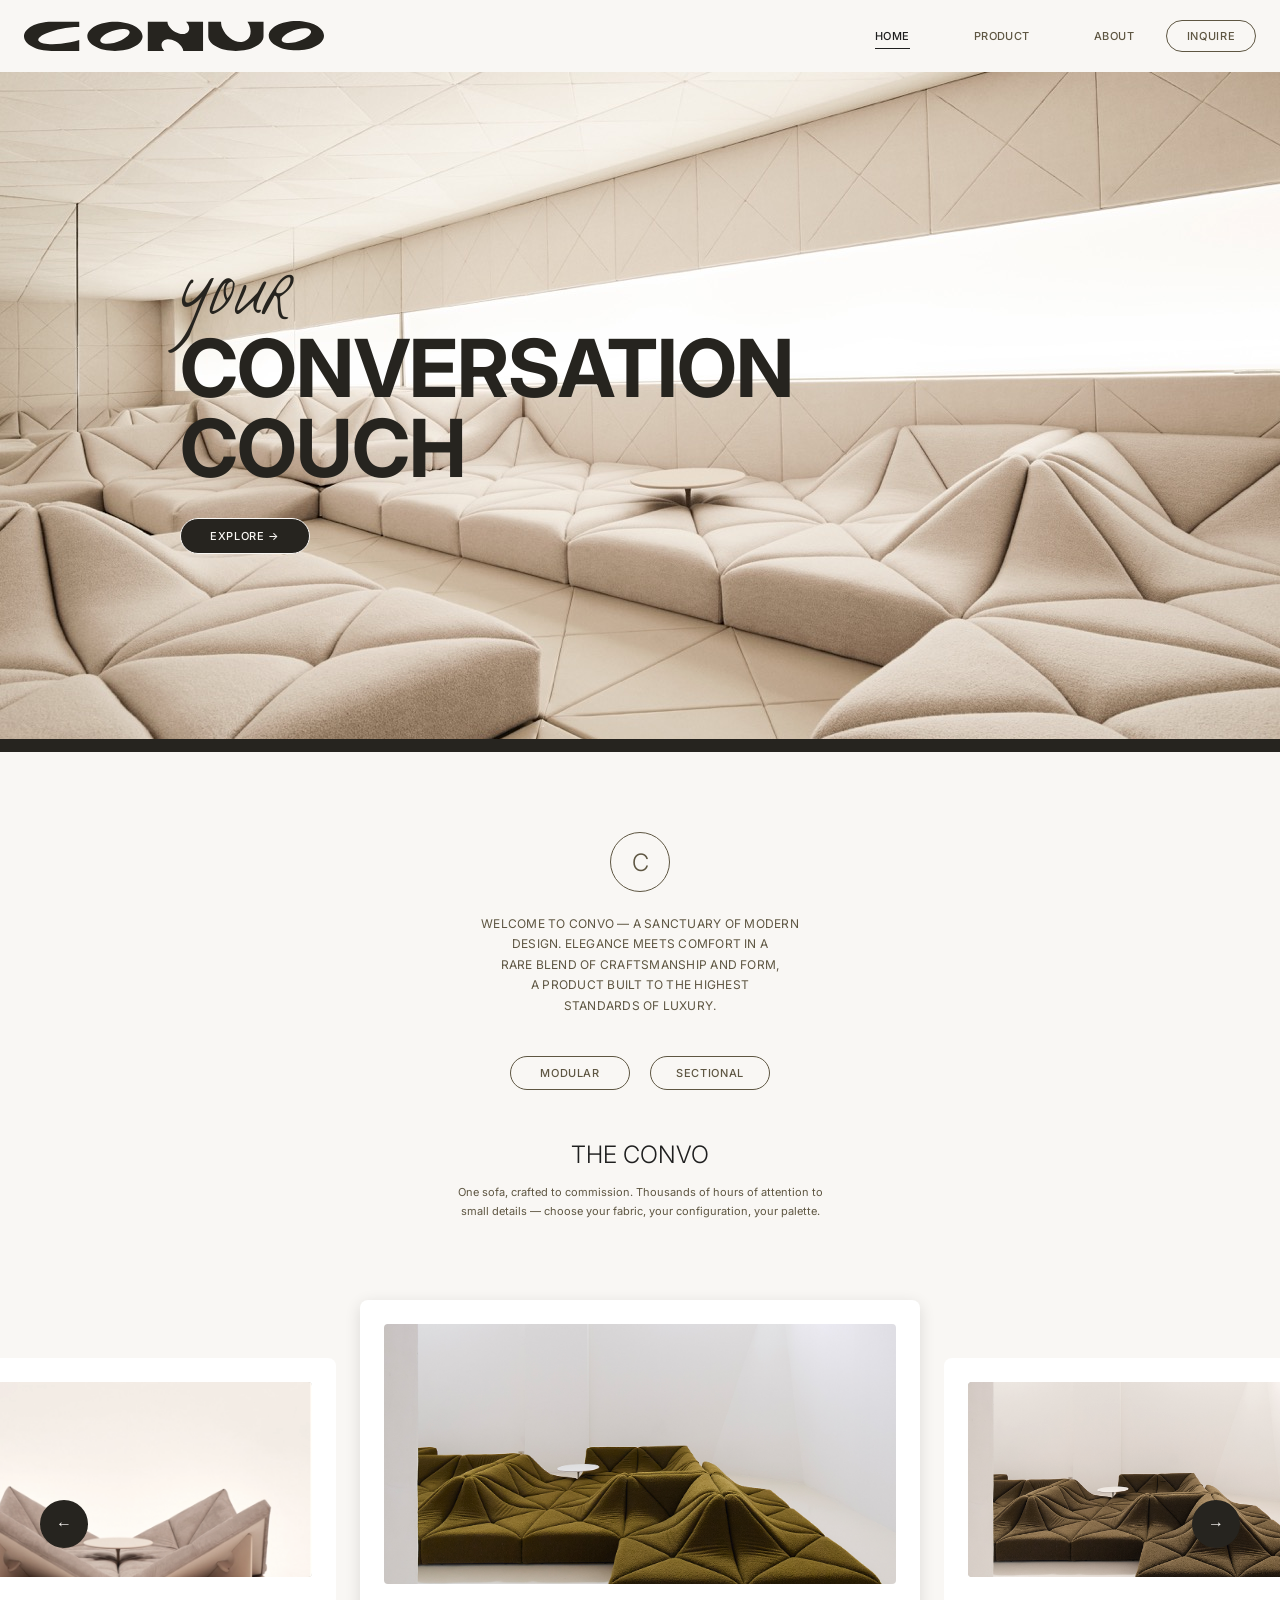
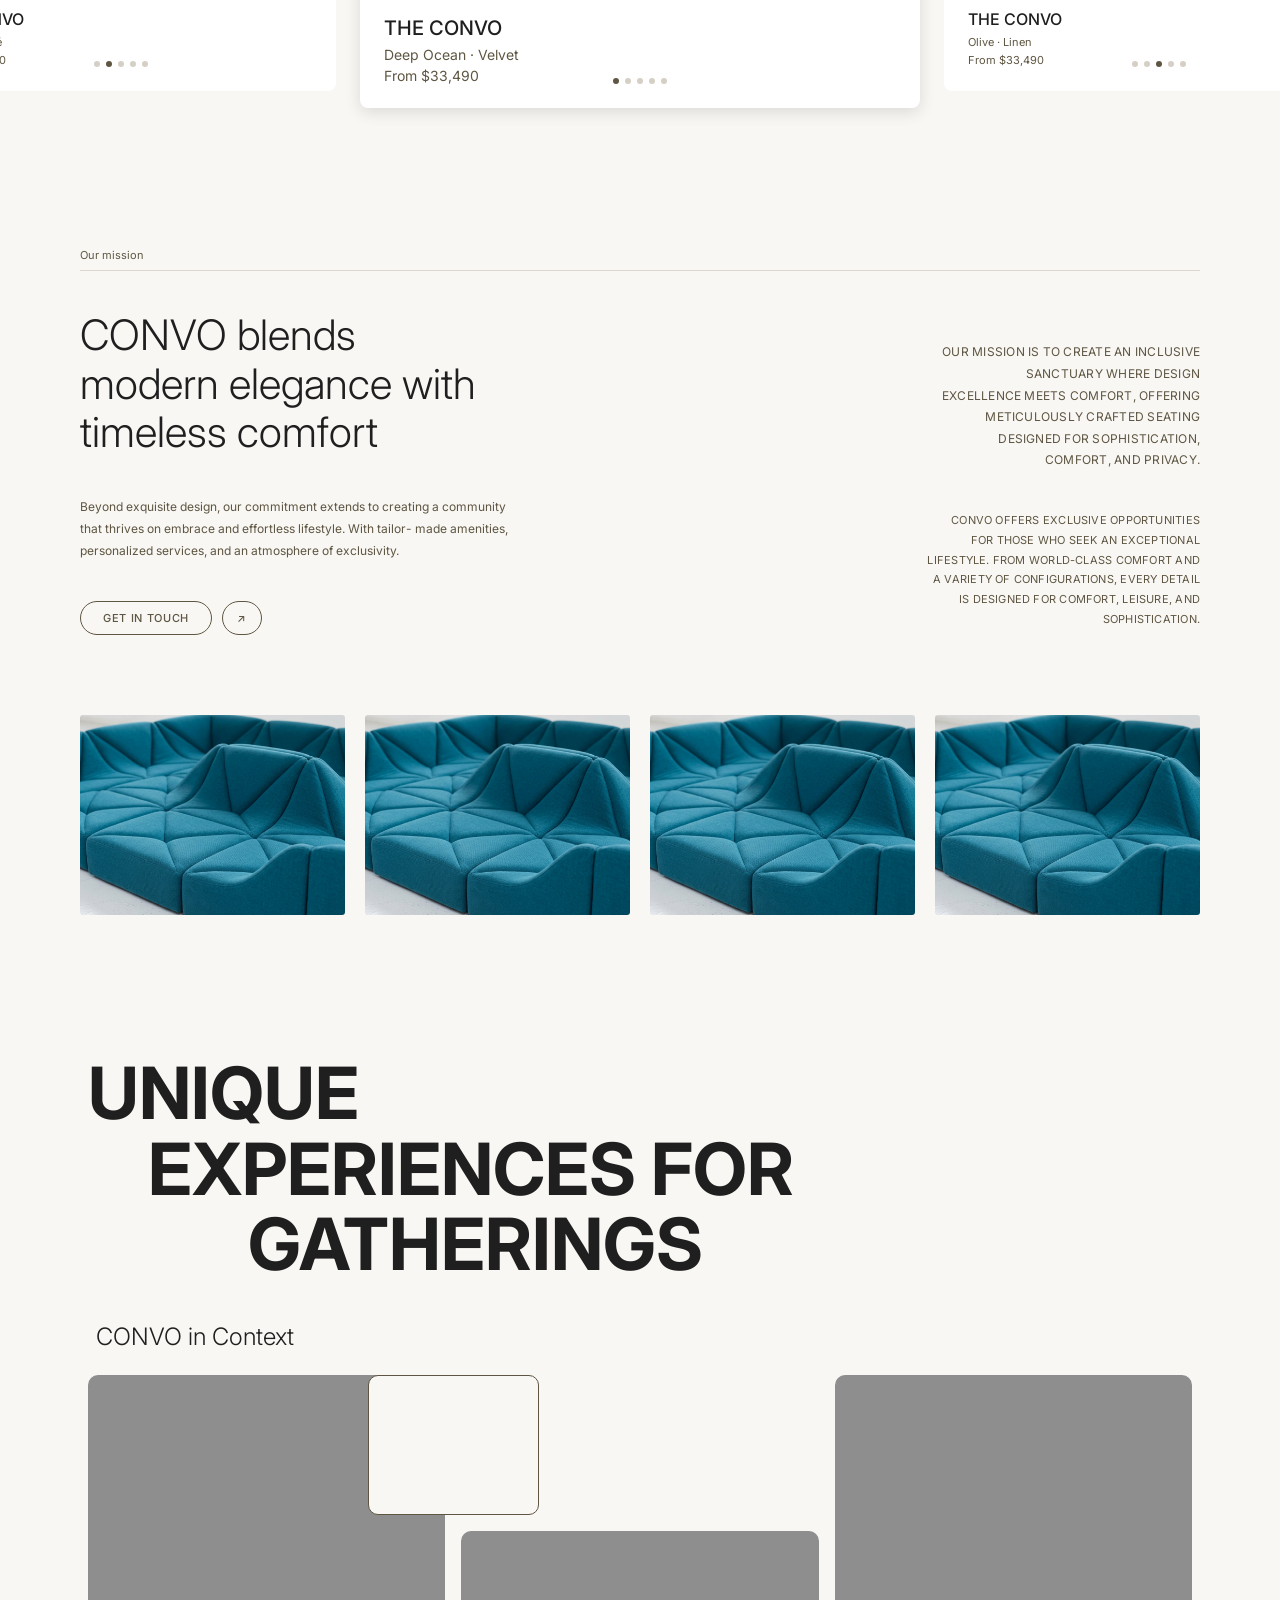
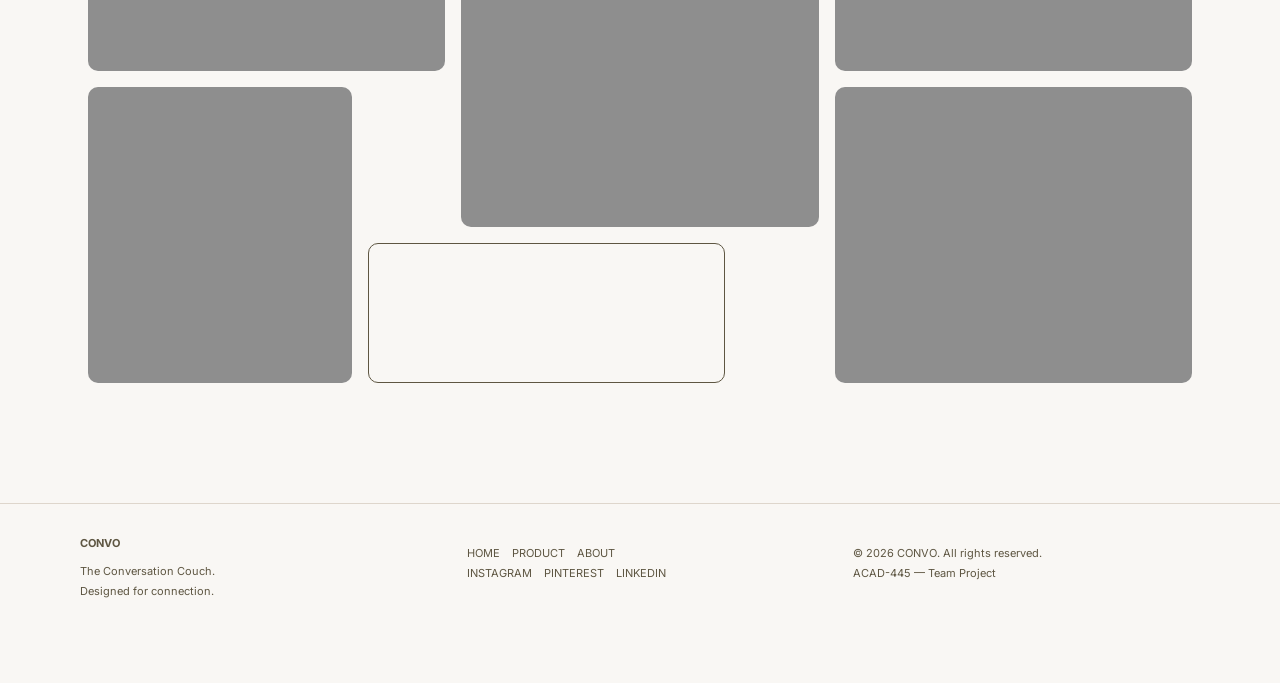
==== index.html @ 3b3cce74 "v1 of Convo website Version 1 of convo couch website. Currently using place holder images and 3d mod" ====
<!DOCTYPE html>
<html lang="en">
  <head>
    <meta charset="UTF-8" />
    <meta name="viewport" content="width=device-width, initial-scale=1.0" />
    <title>CONVO — The Conversation Couch</title>
    <link rel="preconnect" href="https://fonts.googleapis.com" />
    <link rel="preconnect" href="https://fonts.gstatic.com" crossorigin />
    <link
      href="https://fonts.googleapis.com/css2?family=Inter:wght@300;400;500;700&family=La+Belle+Aurore&display=swap"
      rel="stylesheet"
    />
    <link rel="stylesheet" href="main.css" />
  </head>
  <body>
    <!-- NAV -->
    <nav class="nav">
      <div class="nav__inner">
        <a class="nav__logo" href="index.html">
          <img src="assets/logo.svg" alt="CONVO" />
        </a>
        <ul class="nav__links">
          <li><a href="index.html" class="is-active">HOME</a></li>
          <li><a href="product.html">PRODUCT</a></li>
          <li><a href="about.html">ABOUT</a></li>
        </ul>
        <a class="btn btn--pill nav__cta" href="contact.html">INQUIRE</a>
      </div>
    </nav>

    <!-- HERO -->
    <header class="hero">
      <img class="hero__bg" src="assets/image9.png" alt="" />
      <div class="hero__content">
        <p class="hero__eyebrow">YOUR</p>
        <h1 class="hero__title">CONVERSATION<br />COUCH</h1>
        <a class="btn btn--dark" href="product.html">EXPLORE →</a>
      </div>
      <div class="hero__divider"></div>
    </header>

    <!-- INTRO -->
    <section class="intro">
      <div class="intro__mark">C</div>
      <p class="intro__copy">
        WELCOME TO CONVO — A SANCTUARY OF MODERN<br />
        DESIGN. ELEGANCE MEETS COMFORT IN A<br />
        RARE BLEND OF CRAFTSMANSHIP AND FORM,<br />
        A PRODUCT BUILT TO THE HIGHEST<br />
        STANDARDS OF LUXURY.
      </p>
      <div class="intro__tags">
        <span class="pill">MODULAR</span>
        <span class="pill">SECTIONAL</span>
      </div>
      <h2 class="intro__heading">THE CONVO</h2>
      <p class="intro__sub">
        One sofa, crafted to commission. Thousands of hours of attention to<br />
        small details — choose your fabric, your configuration, your palette.
      </p>
    </section>

    <!-- PRODUCT CAROUSEL -->
    <section class="carousel">
      <button class="carousel__arrow carousel__arrow--left" aria-label="Previous">←</button>
      <div class="carousel__track">
        <article class="card card--side">
          <a href="product.html" class="card__link">
            <div class="card__image card__image--tan">
              <img src="assets/rectangle.png" alt="The Convo in Sand bouclé" />
            </div>
            <h3 class="card__title">THE CONVO</h3>
            <p class="card__meta">Sand · Bouclé</p>
            <p class="card__meta">From $33,490</p>
          </a>
          <div class="card__dots">
            <span class="dot"></span><span class="dot dot--active"></span><span class="dot"></span><span class="dot"></span><span class="dot"></span>
          </div>
        </article>

        <article class="card card--main">
          <a href="product.html" class="card__link">
            <div class="card__image">
              <img src="assets/image8.png" alt="The Convo in Deep Ocean velvet" />
            </div>
            <h3 class="card__title">THE CONVO</h3>
            <p class="card__meta">Deep Ocean · Velvet</p>
            <p class="card__meta">From $33,490</p>
          </a>
          <div class="card__dots">
            <span class="dot dot--active"></span><span class="dot"></span><span class="dot"></span><span class="dot"></span><span class="dot"></span>
          </div>
        </article>

        <article class="card card--side">
          <a href="product.html" class="card__link">
            <div class="card__image card__image--tan">
              <img src="assets/image8.png" alt="The Convo in Olive linen" />
            </div>
            <h3 class="card__title">THE CONVO</h3>
            <p class="card__meta">Olive · Linen</p>
            <p class="card__meta">From $33,490</p>
          </a>
          <div class="card__dots">
            <span class="dot"></span><span class="dot"></span><span class="dot dot--active"></span><span class="dot"></span><span class="dot"></span>
          </div>
        </article>
      </div>
      <button class="carousel__arrow carousel__arrow--right" aria-label="Next">→</button>
    </section>

    <!-- MISSION -->
    <section class="mission" id="mission">
      <p class="mission__eyebrow">Our mission</p>
      <div class="mission__rule"></div>
      <div class="mission__grid">
        <div class="mission__left">
          <h2 class="mission__title">
            CONVO blends<br />
            modern elegance with<br />
            timeless comfort
          </h2>
          <p class="mission__body">
            Beyond exquisite design, our commitment extends to creating a
            community that thrives on embrace and effortless lifestyle. With tailor-
            made amenities, personalized services, and an atmosphere of
            exclusivity.
          </p>
          <div class="mission__actions">
            <a class="btn btn--pill" href="contact.html">GET IN TOUCH</a>
            <a class="btn btn--pill btn--icon" href="contact.html">↗</a>
          </div>
        </div>
        <div class="mission__right">
          <p class="mission__quote">
            OUR MISSION IS TO CREATE AN INCLUSIVE<br />
            SANCTUARY WHERE DESIGN<br />
            EXCELLENCE MEETS COMFORT, OFFERING<br />
            METICULOUSLY CRAFTED SEATING<br />
            DESIGNED FOR SOPHISTICATION,<br />
            COMFORT, AND PRIVACY.
          </p>
          <p class="mission__quote mission__quote--small">
            CONVO OFFERS EXCLUSIVE OPPORTUNITIES<br />
            FOR THOSE WHO SEEK AN EXCEPTIONAL<br />
            LIFESTYLE. FROM WORLD-CLASS COMFORT AND<br />
            A VARIETY OF CONFIGURATIONS, EVERY DETAIL<br />
            IS DESIGNED FOR COMFORT, LEISURE, AND<br />
            SOPHISTICATION.
          </p>
        </div>
      </div>

      <!-- THUMB STRIP -->
      <div class="thumbs">
        <div class="thumb"><img src="assets/image1.png" alt="" /></div>
        <div class="thumb"><img src="assets/image1.png" alt="" /></div>
        <div class="thumb"><img src="assets/image1.png" alt="" /></div>
        <div class="thumb"><img src="assets/image1.png" alt="" /></div>
      </div>
    </section>

    <!-- UNIQUE EXPERIENCES -->
    <section class="unique">
      <h2 class="unique__title">
        <span class="unique__line unique__line--1">UNIQUE</span>
        <span class="unique__line unique__line--2">EXPERIENCES FOR</span>
        <span class="unique__line unique__line--3">GATHERINGS</span>
      </h2>
      <p class="unique__eyebrow">CONVO in Context</p>
      <div class="unique__grid">
        <div class="tile tile--a"></div>
        <div class="tile tile--b"></div>
        <div class="tile tile--c"></div>
        <div class="tile tile--d"></div>
        <div class="tile tile--e"></div>
        <div class="tile tile--f"></div>
        <div class="tile tile--g"></div>
      </div>
    </section>

    <!-- FOOTER -->
    <footer class="footer">
      <div class="footer__col">
        <p class="footer__brand">CONVO</p>
        <p class="footer__tag">
          The Conversation Couch.<br />Designed for connection.
        </p>
      </div>
      <div class="footer__col footer__col--links">
        <p><a href="index.html">HOME</a> &nbsp;&nbsp; <a href="product.html">PRODUCT</a> &nbsp;&nbsp; <a href="about.html">ABOUT</a></p>
        <p>INSTAGRAM &nbsp;&nbsp; PINTEREST &nbsp;&nbsp; LINKEDIN</p>
      </div>
      <div class="footer__col footer__col--meta">
        <p>© 2026 CONVO. All rights reserved.</p>
        <p>ACAD-445 — Team Project</p>
      </div>
    </footer>

    <script src="main.js"></script>
  </body>
</html>
---- main.css ----
:root {
  --bg: #f9f7f4;
  --ink: #1f1f1f;
  --ink-dark: #26241f;
  --muted: #5e5642;
  --line: #ded6cc;
  --placeholder: #c7c2ba;
  --grey: #8e8e8e;
}

* {
  box-sizing: border-box;
  margin: 0;
  padding: 0;
}

html,
body {
  background: var(--bg);
  color: var(--ink);
  font-family: "Inter", system-ui, -apple-system, sans-serif;
  -webkit-font-smoothing: antialiased;
}

a {
  color: inherit;
  text-decoration: none;
}

img {
  display: block;
  max-width: 100%;
}

/* =============== NAV =============== */
.nav {
  position: sticky;
  top: 0;
  z-index: 50;
  background: var(--bg);
  height: 72px;
}
.nav__inner {
  max-width: 1440px;
  height: 100%;
  margin: 0 auto;
  padding: 0 24px;
  display: flex;
  align-items: center;
  gap: 32px;
}
.nav__logo img {
  height: 30px;
  width: auto;
}
.nav__links {
  list-style: none;
  display: flex;
  gap: 64px;
  margin-left: auto;
  font-size: 11px;
  font-weight: 500;
  color: var(--muted);
  letter-spacing: 0.04em;
}
.nav__links a:hover {
  color: var(--ink);
}

/* =============== BUTTONS =============== */
.btn {
  display: inline-flex;
  align-items: center;
  justify-content: center;
  font-size: 11px;
  font-weight: 500;
  letter-spacing: 0.06em;
  cursor: pointer;
  border: 1px solid var(--muted);
  background: var(--bg);
  color: var(--muted);
  padding: 10px 22px;
  border-radius: 999px;
  transition: background 0.2s, color 0.2s;
}
.btn:hover {
  background: var(--muted);
  color: var(--bg);
}
.btn--pill {
  height: 34px;
}
.btn--dark {
  background: var(--ink-dark);
  color: var(--bg);
  border-color: var(--bg);
  height: 36px;
  min-width: 130px;
}
.btn--dark:hover {
  background: var(--muted);
  color: var(--bg);
}
.btn--icon {
  width: 40px;
  padding: 0;
}
.nav__cta {
  height: 32px;
  width: 90px;
}
.nav__cta.is-active {
  background: var(--ink-dark);
  color: var(--bg);
  border-color: var(--ink-dark);
}

/* =============== HERO =============== */
.hero {
  position: relative;
  height: 680px;
  overflow: hidden;
  border-bottom: 13px solid var(--ink-dark);
}
.hero__bg {
  position: absolute;
  inset: 0;
  width: 100%;
  height: 100%;
  object-fit: cover;
  object-position: center 60%;
  z-index: 0;
}
.hero__content {
  position: relative;
  z-index: 1;
  max-width: 1440px;
  margin: 0 auto;
  padding: 210px 180px 0;
}
.hero__eyebrow {
  font-family: "La Belle Aurore", cursive;
  font-size: 50px;
  color: var(--ink-dark);
  line-height: 1;
  margin-bottom: -4px;
}
.hero__title {
  font-size: 80px;
  font-weight: 700;
  line-height: 1;
  color: var(--ink-dark);
  letter-spacing: -0.01em;
  margin-bottom: 30px;
}

/* =============== INTRO =============== */
.intro {
  padding: 80px 20px 40px;
  text-align: center;
}
.intro__mark {
  width: 60px;
  height: 60px;
  border: 1px solid var(--muted);
  border-radius: 999px;
  margin: 0 auto 22px;
  display: flex;
  align-items: center;
  justify-content: center;
  font-family: "Inter", sans-serif;
  font-weight: 300;
  font-size: 24px;
  color: var(--muted);
}
.intro__copy {
  font-size: 12px;
  color: var(--muted);
  line-height: 1.7;
  letter-spacing: 0.02em;
  margin-bottom: 40px;
}
.intro__tags {
  display: flex;
  justify-content: center;
  gap: 20px;
  margin-bottom: 50px;
}
.pill {
  display: inline-flex;
  align-items: center;
  justify-content: center;
  min-width: 120px;
  height: 34px;
  border: 1px solid var(--muted);
  border-radius: 18px;
  font-size: 11px;
  font-weight: 500;
  color: var(--muted);
  letter-spacing: 0.06em;
}
.intro__heading {
  font-weight: 300;
  font-size: 24px;
  color: var(--ink);
  margin-bottom: 14px;
}
.intro__sub {
  font-size: 11px;
  color: var(--muted);
  line-height: 1.7;
}

/* =============== CAROUSEL =============== */
.carousel {
  position: relative;
  max-width: 1440px;
  margin: 60px auto 0;
  padding: 0 80px;
  display: flex;
  align-items: center;
  justify-content: center;
}
.carousel__track {
  display: flex;
  align-items: center;
  justify-content: center;
  gap: 24px;
  width: 100%;
}
.card {
  background: #fff;
  border-radius: 8px;
  flex-shrink: 0;
  padding: 24px;
  position: relative;
}
.card--side {
  width: 430px;
}
.card--main {
  width: 560px;
  box-shadow: 0 4px 16px rgba(0, 0, 0, 0.12);
  z-index: 2;
  transform: translateY(-20px);
}
.card__image {
  background: var(--placeholder);
  border-radius: 4px;
  overflow: hidden;
  aspect-ratio: 472 / 240;
  margin-bottom: 32px;
}
.card--main .card__image {
  aspect-ratio: 614 / 312;
}
.card__image img {
  width: 100%;
  height: 100%;
  object-fit: cover;
}
.card__image--tan img {
  filter: sepia(0.2) hue-rotate(-10deg) saturate(0.7);
}
.card__title {
  font-size: 16px;
  font-weight: 500;
  color: var(--ink);
  margin-bottom: 6px;
}
.card--main .card__title {
  font-size: 20px;
}
.card__meta {
  font-size: 11px;
  color: var(--muted);
  margin-top: 4px;
}
.card--main .card__meta {
  font-size: 14px;
}
.card__link {
  display: block;
  color: inherit;
}
.card__link:hover .card__title { color: var(--muted); }
.card__dots {
  position: absolute;
  bottom: 24px;
  left: 50%;
  transform: translateX(-50%);
  display: flex;
  gap: 6px;
}
.dot {
  width: 6px;
  height: 6px;
  border-radius: 999px;
  background: #d5cfc5;
}
.dot--active {
  background: var(--muted);
}

.carousel__arrow {
  position: absolute;
  top: 50%;
  transform: translateY(-50%);
  width: 48px;
  height: 48px;
  border-radius: 999px;
  background: var(--ink-dark);
  color: var(--bg);
  border: none;
  cursor: pointer;
  font-size: 16px;
  z-index: 5;
}
.carousel__arrow--left {
  left: 40px;
}
.carousel__arrow--right {
  right: 40px;
}
.carousel__arrow:hover {
  background: var(--muted);
}

/* =============== MISSION =============== */
.mission {
  max-width: 1440px;
  margin: 120px auto 0;
  padding: 0 80px;
}
.mission__eyebrow {
  font-size: 11px;
  color: var(--muted);
  margin-bottom: 8px;
}
.mission__rule {
  height: 1px;
  background: var(--line);
  margin-bottom: 40px;
}
.mission__grid {
  display: grid;
  grid-template-columns: 1fr 1fr;
  gap: 120px;
  align-items: start;
}
.mission__title {
  font-size: 42px;
  font-weight: 300;
  color: var(--ink);
  line-height: 1.15;
  margin-bottom: 40px;
}
.mission__body {
  font-size: 12px;
  color: var(--muted);
  line-height: 1.8;
  max-width: 450px;
  margin-bottom: 40px;
}
.mission__actions {
  display: flex;
  gap: 10px;
}
.mission__right {
  text-align: right;
  display: flex;
  flex-direction: column;
  gap: 40px;
  padding-top: 30px;
}
.mission__quote {
  font-size: 12px;
  color: var(--muted);
  line-height: 1.8;
  letter-spacing: 0.02em;
}
.mission__quote--small {
  font-size: 11px;
}

/* =============== THUMBS =============== */
.thumbs {
  display: flex;
  gap: 20px;
  justify-content: center;
  margin-top: 80px;
}
.thumb {
  width: 300px;
  height: 200px;
  border-radius: 3px;
  background: var(--placeholder);
  overflow: hidden;
}
.thumb img {
  width: 100%;
  height: 100%;
  object-fit: cover;
}

/* =============== UNIQUE =============== */
.unique {
  max-width: 1440px;
  margin: 140px auto 0;
  padding: 0 88px 120px;
}
.unique__title {
  font-size: 72px;
  font-weight: 700;
  line-height: 1.05;
  color: var(--ink);
  margin-bottom: 40px;
}
.unique__line {
  display: block;
}
.unique__line--2 {
  padding-left: 60px;
}
.unique__line--3 {
  padding-left: 160px;
}
.unique__eyebrow {
  font-size: 24px;
  font-weight: 300;
  color: var(--ink);
  margin-bottom: 24px;
  padding-left: 8px;
}
.unique__grid {
  display: grid;
  grid-template-columns: repeat(12, 1fr);
  grid-auto-rows: 140px;
  gap: 16px;
}
.tile {
  background: var(--grey);
  border-radius: 10px;
}
.tile--a {
  grid-column: 1 / span 4;
  grid-row: 1 / span 2;
}
.tile--b {
  grid-column: 5 / span 4;
  grid-row: 2 / span 2;
}
.tile--c {
  grid-column: 9 / span 4;
  grid-row: 1 / span 2;
}
.tile--d {
  grid-column: 1 / span 3;
  grid-row: 3 / span 2;
}
.tile--e {
  grid-column: 9 / span 4;
  grid-row: 3 / span 2;
}
.tile--f {
  grid-column: 4 / span 4;
  grid-row: 4 / span 1;
  background: var(--bg);
  border: 1px solid var(--muted);
}
.tile--g {
  grid-column: 4 / span 2;
  grid-row: 1 / span 1;
  background: var(--bg);
  border: 1px solid var(--muted);
}

/* =============== FOOTER =============== */
.footer {
  background: var(--bg);
  padding: 30px 80px;
  display: grid;
  grid-template-columns: 1fr 1fr 1fr;
  gap: 40px;
  min-height: 180px;
  border-top: 1px solid var(--line);
  align-items: start;
}
.footer__brand {
  font-size: 18px;
  font-weight: 700;
  color: var(--ink);
  margin-bottom: 8px;
}
.footer__tag,
.footer__col p {
  font-size: 11px;
  color: var(--muted);
  line-height: 1.8;
}
.footer__col--links {
  padding-top: 10px;
}
.footer__col--meta {
  padding-top: 10px;
  text-align: left;
}

/* =============== SHARED LINK STATES =============== */
.nav__links a.is-active {
  position: relative;
  color: var(--ink);
}
.nav__links a.is-active::after {
  content: "";
  position: absolute;
  left: 0;
  right: 0;
  bottom: -6px;
  height: 1px;
  background: var(--ink);
}

/* =============== BREADCRUMB =============== */
.breadcrumb {
  max-width: 1440px;
  margin: 0 auto;
  padding: 24px 80px 0;
  font-size: 11px;
  color: var(--muted);
  letter-spacing: 0.06em;
}
.breadcrumb a:hover { color: var(--ink); }
.breadcrumb span { margin: 0 8px; }
.breadcrumb .is-current { color: var(--ink); }

/* =============== PRODUCT PAGE =============== */
.product {
  max-width: 1440px;
  margin: 0 auto;
  padding: 40px 80px 80px;
  display: grid;
  grid-template-columns: 1.3fr 1fr;
  gap: 60px;
  align-items: start;
}
.product__gallery {
  position: sticky;
  top: 96px;
}
.product__main {
  background: var(--placeholder);
  border-radius: 8px;
  overflow: hidden;
  aspect-ratio: 4 / 3;
  margin-bottom: 16px;
}
.product__main img {
  width: 100%;
  height: 100%;
  object-fit: cover;
}
.product__thumbs {
  display: grid;
  grid-template-columns: repeat(4, 1fr);
  gap: 12px;
}
.pthumb {
  background: var(--placeholder);
  border: 2px solid transparent;
  border-radius: 6px;
  overflow: hidden;
  padding: 0;
  aspect-ratio: 1;
  cursor: pointer;
}
.pthumb img {
  width: 100%;
  height: 100%;
  object-fit: cover;
}
.pthumb.is-active {
  border-color: var(--muted);
}

.product__info {
  padding-top: 20px;
}
.product__eyebrow {
  font-size: 11px;
  letter-spacing: 0.12em;
  color: var(--muted);
  margin-bottom: 16px;
}
.product__title {
  font-size: 56px;
  font-weight: 700;
  color: var(--ink-dark);
  line-height: 1;
  margin-bottom: 8px;
}
.product__sub {
  font-size: 14px;
  color: var(--muted);
  margin-bottom: 12px;
}
.product__price {
  font-size: 20px;
  color: var(--ink);
  font-weight: 500;
  margin-bottom: 24px;
}
.product__rule {
  height: 1px;
  background: var(--line);
  margin-bottom: 28px;
}
.product__field {
  margin-bottom: 28px;
}
.product__label {
  font-size: 10px;
  letter-spacing: 0.12em;
  color: var(--muted);
  margin-bottom: 12px;
}
.product__value {
  font-size: 12px;
  color: var(--ink);
  margin-top: 10px;
}

.swatches {
  display: flex;
  gap: 10px;
}
.swatch {
  width: 30px;
  height: 30px;
  border-radius: 999px;
  border: 2px solid transparent;
  padding: 0;
  cursor: pointer;
  box-shadow: inset 0 0 0 1px rgba(0, 0, 0, 0.08);
}
.swatch.is-active {
  border-color: var(--muted);
  outline: 2px solid var(--bg);
  outline-offset: -5px;
}

.configs {
  display: flex;
  flex-wrap: wrap;
  gap: 8px;
}
.config-btn {
  padding: 8px 16px;
  border-radius: 18px;
  border: 1px solid var(--muted);
  background: var(--bg);
  color: var(--muted);
  font-size: 11px;
  font-weight: 500;
  letter-spacing: 0.06em;
  cursor: pointer;
  font-family: inherit;
}
.config-btn:hover {
  background: var(--line);
}
.config-btn.is-active {
  background: var(--ink-dark);
  color: var(--bg);
  border-color: var(--ink-dark);
}

.product__hint {
  font-size: 11px;
  color: var(--muted);
  line-height: 1.7;
  margin-bottom: 14px;
  max-width: 380px;
}
.module-custom {
  margin-top: 14px;
  padding: 16px;
  background: var(--bg);
  border: 1px solid var(--line);
  border-radius: 8px;
}
.module-custom input[type="number"] {
  display: block;
  width: 100px;
  margin: 8px 0 12px;
  padding: 8px 10px;
  font-family: inherit;
  font-size: 14px;
  color: var(--ink);
  background: #fff;
  border: 1px solid var(--muted);
  border-radius: 6px;
  outline: none;
}
.module-custom input[type="number"]:focus {
  border-color: var(--ink-dark);
}
.module-custom .product__hint {
  margin-bottom: 0;
}

.module-preview {
  display: flex;
  gap: 4px;
  margin-top: 16px;
  padding: 18px 16px;
  background: var(--bg);
  border: 1px solid var(--line);
  border-radius: 8px;
  min-height: 56px;
  align-items: flex-end;
  flex-wrap: wrap;
}
.module-unit {
  width: 28px;
  height: 32px;
  background: var(--ink-dark);
  border-radius: 8px 8px 4px 4px;
  position: relative;
}
.module-unit::before {
  content: "";
  position: absolute;
  top: 4px;
  left: 3px;
  right: 3px;
  height: 10px;
  background: var(--muted);
  border-radius: 6px 6px 2px 2px;
}

.product__cta {
  display: flex;
  gap: 10px;
  margin: 32px 0 16px;
}
.btn--wide {
  flex: 1;
  min-width: 0;
  height: 44px;
  font-size: 12px;
}
.product__note {
  font-size: 11px;
  color: var(--muted);
  line-height: 1.7;
}
#favBtn.is-faved {
  background: var(--muted);
  color: var(--bg);
}

/* =============== 3D VIEWER =============== */
.viewer3d {
  max-width: 1440px;
  margin: 0 auto;
  padding: 40px 80px 40px;
}
.viewer3d__header {
  max-width: 560px;
  margin-bottom: 24px;
}
.viewer3d__title {
  font-size: 36px;
  font-weight: 300;
  color: var(--ink);
  line-height: 1.15;
  margin: 8px 0 12px;
}
.viewer3d__body {
  font-size: 13px;
  color: var(--muted);
  line-height: 1.8;
}
.viewer3d__stage {
  width: 100%;
  height: 560px;
  background: linear-gradient(180deg, #eeeae2 0%, #dcd5c9 100%);
  border-radius: 12px;
  --poster-color: transparent;
}
.viewer3d__ar {
  position: absolute;
  bottom: 20px;
  right: 20px;
  background: var(--ink-dark);
  color: var(--bg);
  border-color: var(--ink-dark);
}
.viewer3d__stage-wrap {
  position: relative;
}
.viewer3d__controls {
  position: absolute;
  left: 20px;
  bottom: 20px;
  right: 20px;
  display: flex;
  align-items: flex-end;
  gap: 20px;
  flex-wrap: wrap;
  pointer-events: none;
}
.viewer3d__control {
  background: rgba(255, 255, 255, 0.92);
  backdrop-filter: blur(8px);
  -webkit-backdrop-filter: blur(8px);
  border-radius: 12px;
  padding: 12px 16px;
  box-shadow: 0 4px 18px rgba(0, 0, 0, 0.08);
  pointer-events: auto;
}
.viewer3d__control-label {
  font-size: 9px;
  letter-spacing: 0.14em;
  color: var(--muted);
  margin-bottom: 8px;
}
.viewer3d__swatches {
  display: flex;
  gap: 8px;
}
.swatch-3d {
  width: 24px;
  height: 24px;
  border-radius: 999px;
  border: 2px solid transparent;
  padding: 0;
  cursor: pointer;
  box-shadow: inset 0 0 0 1px rgba(0, 0, 0, 0.12);
  transition: transform 0.15s;
}
.swatch-3d:hover { transform: scale(1.08); }
.swatch-3d.is-active {
  border-color: var(--ink-dark);
  outline: 2px solid #fff;
  outline-offset: -5px;
}
.viewer3d__fabrics {
  display: flex;
  gap: 6px;
  flex-wrap: wrap;
}
.chip-3d {
  padding: 6px 12px;
  border-radius: 999px;
  border: 1px solid var(--muted);
  background: transparent;
  color: var(--muted);
  font-family: inherit;
  font-size: 10px;
  font-weight: 500;
  letter-spacing: 0.08em;
  cursor: pointer;
  transition: background 0.15s, color 0.15s;
}
.chip-3d:hover { background: var(--line); }
.chip-3d.is-active {
  background: var(--ink-dark);
  color: var(--bg);
  border-color: var(--ink-dark);
}
.chip-3d--reset {
  pointer-events: auto;
  background: rgba(255, 255, 255, 0.92);
  backdrop-filter: blur(8px);
  -webkit-backdrop-filter: blur(8px);
  margin-left: auto;
  box-shadow: 0 4px 18px rgba(0, 0, 0, 0.08);
  border: none;
  color: var(--ink-dark);
  padding: 10px 16px;
}
.chip-3d--reset:hover {
  background: #fff;
}

@media (max-width: 720px) {
  .viewer3d__controls {
    position: static;
    margin-top: 12px;
    flex-direction: column;
    align-items: stretch;
  }
  .chip-3d--reset { margin-left: 0; align-self: flex-start; }
}
.viewer3d__poster {
  width: 100%;
  height: 100%;
  display: flex;
  align-items: center;
  justify-content: center;
  font-size: 12px;
  letter-spacing: 0.1em;
  color: var(--muted);
  text-transform: uppercase;
}

@media (max-width: 1100px) {
  .viewer3d { padding: 24px; }
  .viewer3d__stage { height: 380px; }
}

/* =============== DETAILS =============== */
.details {
  max-width: 1440px;
  margin: 0 auto;
  padding: 80px 80px 40px;
}
.details__header { margin-bottom: 60px; }
.details__eyebrow {
  font-size: 11px;
  color: var(--muted);
  margin-bottom: 8px;
}
.details__grid {
  display: grid;
  grid-template-columns: 1fr 1fr;
  gap: 100px;
  align-items: start;
}
.details__title {
  font-size: 36px;
  font-weight: 300;
  color: var(--ink);
  line-height: 1.15;
  margin-bottom: 24px;
}
.details__body {
  font-size: 13px;
  color: var(--muted);
  line-height: 1.8;
  margin-bottom: 16px;
  max-width: 480px;
}
.specs__row {
  display: grid;
  grid-template-columns: 160px 1fr;
  gap: 24px;
  padding: 16px 0;
  border-top: 1px solid var(--line);
  font-size: 12px;
}
.specs__row:last-child { border-bottom: 1px solid var(--line); }
.specs__row dt {
  color: var(--muted);
  letter-spacing: 0.06em;
  text-transform: uppercase;
  font-size: 10px;
}
.specs__row dd {
  color: var(--ink);
}

/* =============== FEATURES =============== */
.features {
  max-width: 1440px;
  margin: 0 auto;
  padding: 60px 80px 100px;
  display: grid;
  grid-template-columns: repeat(3, 1fr);
  gap: 60px;
}
.feature__num {
  font-family: "La Belle Aurore", cursive;
  font-size: 32px;
  color: var(--muted);
  margin-bottom: 12px;
}
.feature__title {
  font-size: 18px;
  font-weight: 500;
  color: var(--ink);
  margin-bottom: 12px;
}
.feature__body {
  font-size: 12px;
  color: var(--muted);
  line-height: 1.8;
}

/* =============== CLOSING CTA =============== */
.closing {
  background: var(--ink-dark);
  color: var(--bg);
  padding: 100px 80px;
  display: flex;
  align-items: center;
  justify-content: space-between;
  gap: 40px;
  flex-wrap: wrap;
}
.closing__title {
  font-size: 48px;
  font-weight: 300;
  line-height: 1.1;
  color: var(--bg);
}
.closing__actions {
  display: flex;
  gap: 10px;
}
.closing .btn {
  background: transparent;
  color: var(--bg);
  border-color: var(--bg);
}
.closing .btn:hover {
  background: var(--bg);
  color: var(--ink-dark);
}

/* =============== ABOUT PAGE =============== */
.about-hero {
  max-width: 1440px;
  margin: 0 auto;
  padding: 80px 80px 40px;
  display: grid;
  grid-template-columns: 1fr 1fr;
  gap: 80px;
  align-items: center;
}
.about-hero__title {
  font-size: 120px;
  font-weight: 700;
  line-height: 0.95;
  color: var(--ink-dark);
  margin: 0 0 28px;
  letter-spacing: -0.02em;
}
.about-hero__lede {
  font-size: 14px;
  color: var(--muted);
  line-height: 1.8;
  max-width: 440px;
}
.about-hero__image {
  aspect-ratio: 4 / 5;
  background: var(--placeholder);
  border-radius: 8px;
  overflow: hidden;
}
.about-hero__image img {
  width: 100%;
  height: 100%;
  object-fit: cover;
}

.pillars {
  max-width: 1440px;
  margin: 0 auto;
  padding: 80px 80px 40px;
}
.pillars__grid {
  display: grid;
  grid-template-columns: repeat(3, 1fr);
  gap: 60px;
  margin-top: 40px;
}
.pillar__title {
  font-size: 18px;
  font-weight: 500;
  color: var(--ink);
  margin-bottom: 12px;
}
.pillar__body {
  font-size: 12px;
  color: var(--muted);
  line-height: 1.8;
}

.manifesto {
  max-width: 900px;
  margin: 80px auto;
  padding: 0 40px;
  text-align: center;
}
.manifesto__mark {
  font-family: "La Belle Aurore", cursive;
  font-size: 96px;
  line-height: 0.5;
  color: var(--muted);
  margin-bottom: 12px;
}
.manifesto__body {
  font-size: 28px;
  font-weight: 300;
  color: var(--ink);
  line-height: 1.45;
  margin-bottom: 16px;
}
.manifesto__attrib {
  font-size: 11px;
  color: var(--muted);
  letter-spacing: 0.1em;
}

.team {
  max-width: 1440px;
  margin: 0 auto;
  padding: 80px 80px;
}
.team--alt {
  background: #fff;
  max-width: none;
  padding-left: calc((100vw - 1280px) / 2);
  padding-right: calc((100vw - 1280px) / 2);
}
.team__header {
  margin-bottom: 48px;
  max-width: 640px;
}
.team__title {
  font-size: 42px;
  font-weight: 300;
  color: var(--ink);
  line-height: 1.15;
  margin: 8px 0 16px;
}
.team__lede {
  font-size: 13px;
  color: var(--muted);
  line-height: 1.8;
  margin-bottom: 32px;
  max-width: 520px;
}
.team__grid {
  display: grid;
  grid-template-columns: repeat(5, 1fr);
  gap: 24px;
}
.member {
  display: flex;
  flex-direction: column;
}
.member__photo {
  aspect-ratio: 3 / 4;
  background: var(--placeholder);
  border-radius: 6px;
  margin-bottom: 16px;
}
.member__name {
  font-size: 15px;
  font-weight: 500;
  color: var(--ink);
  margin-bottom: 4px;
}
.member__role {
  font-size: 11px;
  letter-spacing: 0.08em;
  color: var(--muted);
  text-transform: uppercase;
  margin-bottom: 10px;
}
.member__bio {
  font-size: 11px;
  color: var(--muted);
  line-height: 1.7;
}

/* =============== CONTACT PAGE =============== */
.contact {
  max-width: 1440px;
  margin: 0 auto;
  padding: 80px 80px 100px;
  display: grid;
  grid-template-columns: 1fr 1fr;
  gap: 80px;
  align-items: start;
}
.contact__title {
  font-size: 64px;
  font-weight: 700;
  line-height: 1;
  color: var(--ink-dark);
  margin: 8px 0 32px;
}
.contact__body {
  font-size: 13px;
  color: var(--muted);
  line-height: 1.8;
  max-width: 440px;
  margin-bottom: 40px;
}
.contact__meta {
  list-style: none;
  border-top: 1px solid var(--line);
}
.contact__meta li {
  display: grid;
  grid-template-columns: 80px 1fr;
  gap: 20px;
  padding: 16px 0;
  border-bottom: 1px solid var(--line);
  font-size: 12px;
}
.contact__meta span {
  color: var(--muted);
  text-transform: uppercase;
  letter-spacing: 0.08em;
  font-size: 10px;
  align-self: center;
}
.contact__meta a {
  color: var(--ink);
}
.contact__meta a:hover { color: var(--muted); }

.contact__form {
  background: #fff;
  border-radius: 12px;
  padding: 40px;
  display: flex;
  flex-direction: column;
  gap: 20px;
  box-shadow: 0 4px 24px rgba(0, 0, 0, 0.04);
}
.field {
  display: flex;
  flex-direction: column;
  gap: 6px;
}
.field label {
  font-size: 10px;
  letter-spacing: 0.12em;
  color: var(--muted);
}
.field input,
.field select,
.field textarea {
  font-family: inherit;
  font-size: 13px;
  color: var(--ink);
  background: transparent;
  border: none;
  border-bottom: 1px solid var(--line);
  padding: 8px 0;
  outline: none;
  resize: none;
}
.field input:focus,
.field select:focus,
.field textarea:focus {
  border-bottom-color: var(--ink-dark);
}
.form__status {
  font-size: 12px;
  margin-top: 8px;
}
.form__status--ok { color: #2e6b3b; }
.form__status--error { color: #9b3a3a; }

@media (max-width: 1100px) {
  .hero__content { padding: 180px 40px 0; }
  .hero__title { font-size: 56px; }
  .mission__grid { grid-template-columns: 1fr; gap: 40px; }
  .mission__right { text-align: left; }
  .carousel { padding: 0 20px; }
  .card--side { display: none; }
  .unique { padding: 0 24px 80px; }
  .unique__title { font-size: 48px; }
  .unique__line--2 { padding-left: 20px; }
  .unique__line--3 { padding-left: 60px; }
  .footer { grid-template-columns: 1fr; padding: 30px 24px; }
  .product { grid-template-columns: 1fr; padding: 24px; gap: 32px; }
  .product__gallery { position: static; }
  .details { padding: 40px 24px; }
  .details__grid { grid-template-columns: 1fr; gap: 40px; }
  .features { grid-template-columns: 1fr; padding: 40px 24px; gap: 40px; }
  .closing { padding: 60px 24px; }
  .closing__title { font-size: 32px; }
  .contact { grid-template-columns: 1fr; padding: 40px 24px; gap: 40px; }
  .contact__title { font-size: 44px; }
  .breadcrumb { padding: 16px 24px 0; }
  .about-hero { grid-template-columns: 1fr; padding: 40px 24px; gap: 32px; }
  .about-hero__title { font-size: 72px; }
  .pillars { padding: 40px 24px; }
  .pillars__grid { grid-template-columns: 1fr; gap: 32px; }
  .manifesto__body { font-size: 20px; }
  .team, .team--alt { padding: 60px 24px; }
  .team__grid { grid-template-columns: repeat(2, 1fr); gap: 20px; }
  .team__title { font-size: 32px; }
}
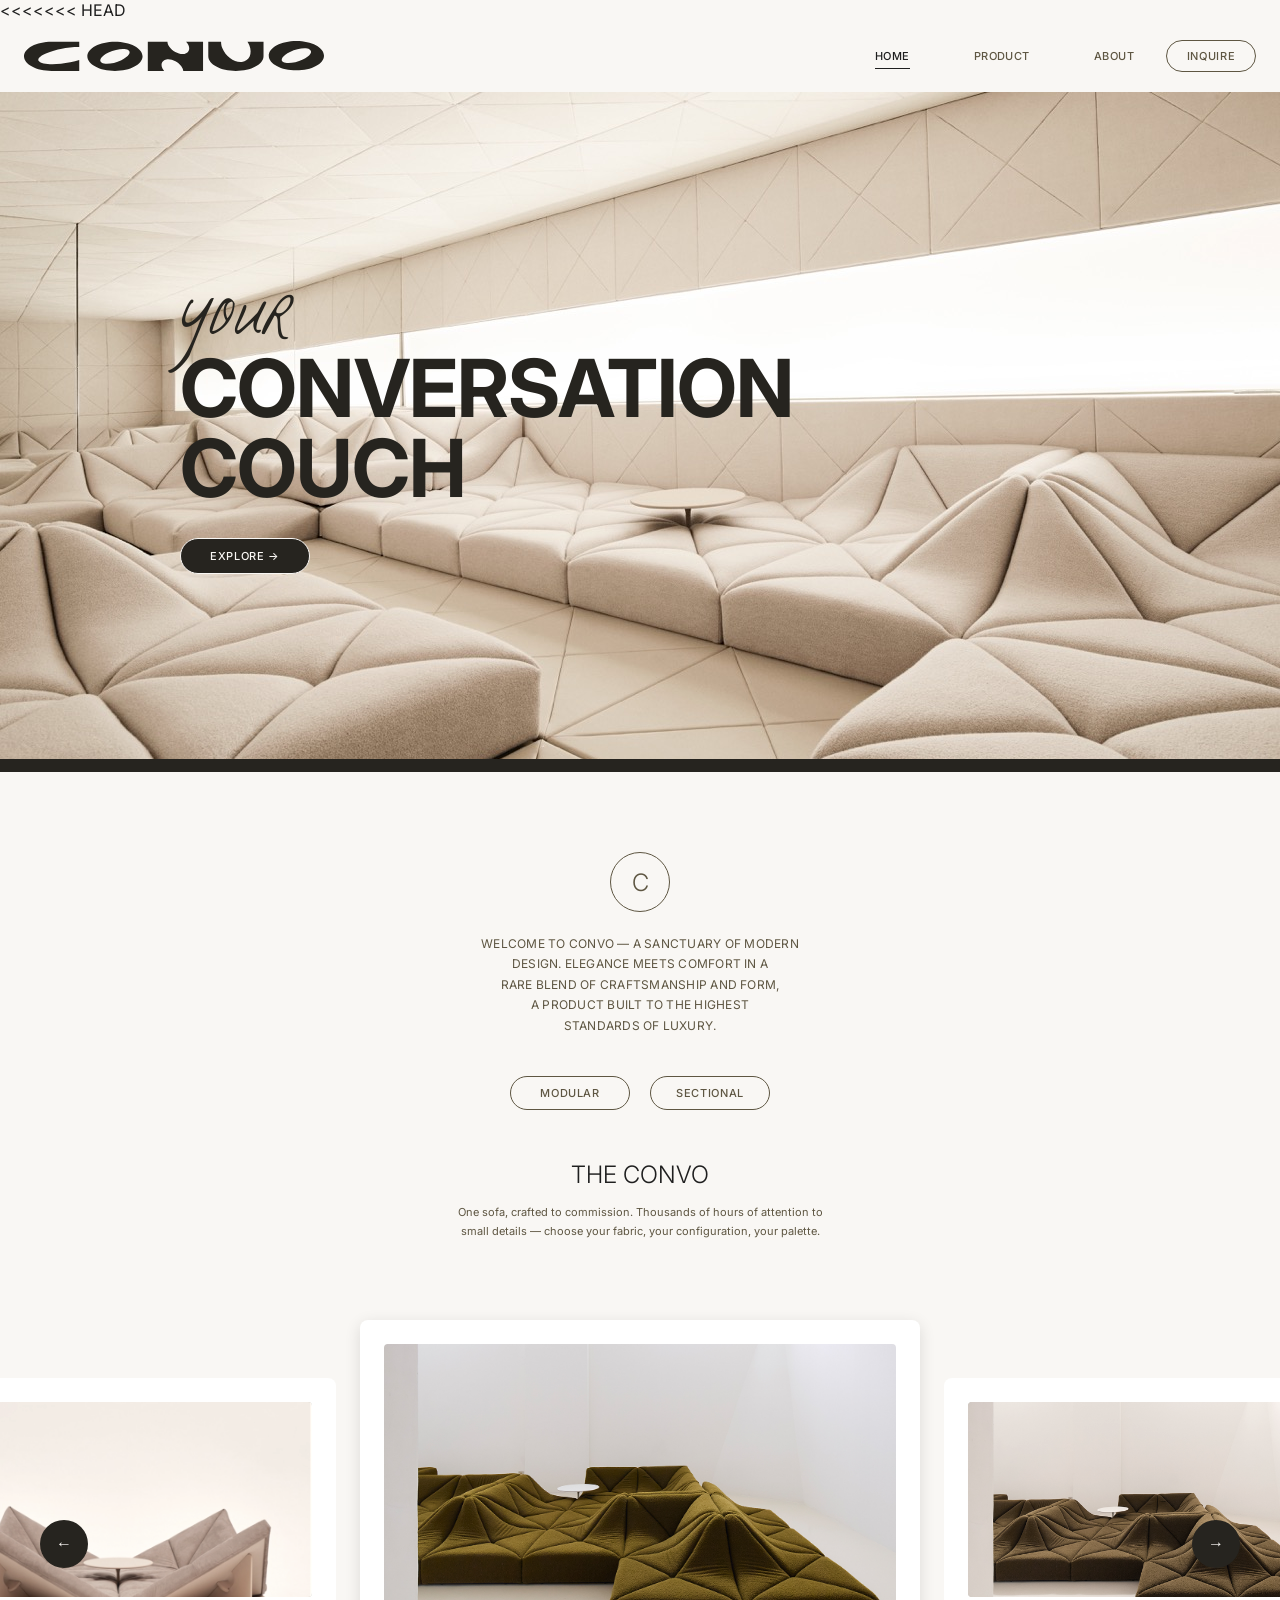
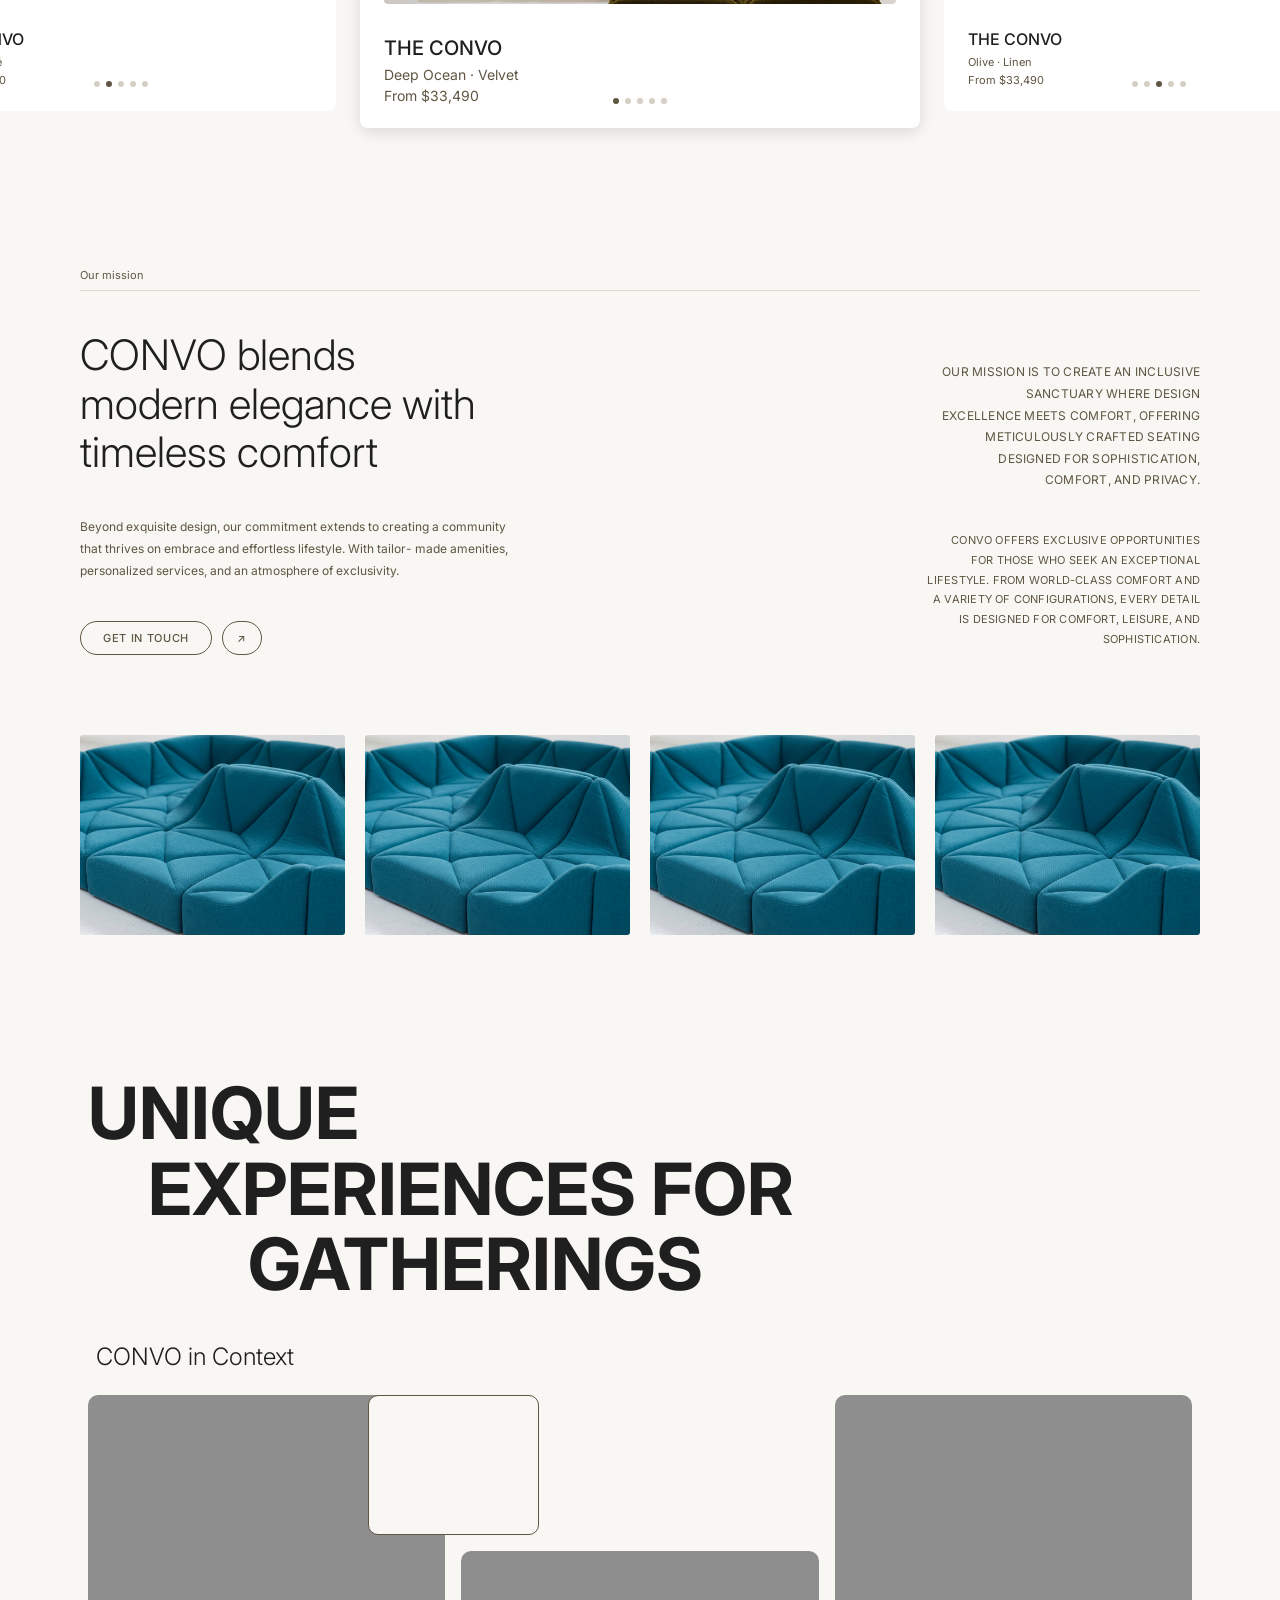
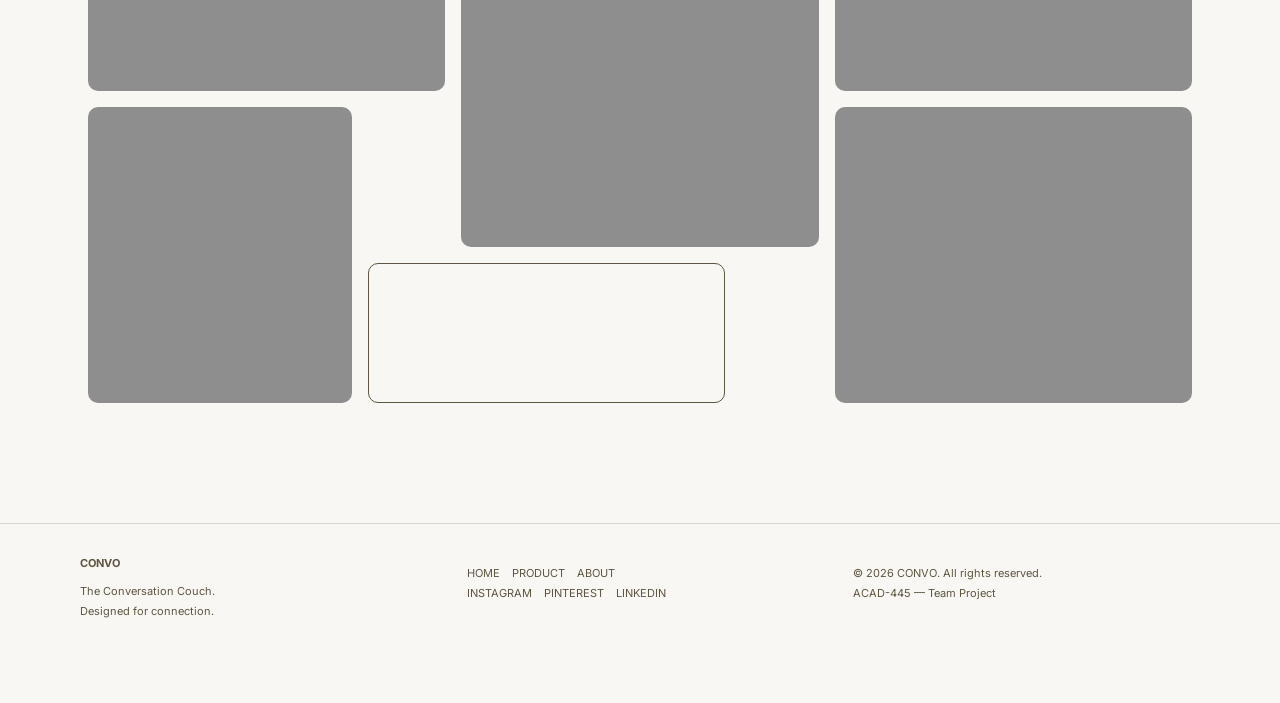
==== commit 63b81360: "Update index.html" ====
--- a/index.html
+++ b/index.html
@@ -13,6 +13,7 @@
     <link rel="stylesheet" href="main.css" />
   </head>
   <body>
+<<<<<<< HEAD
     <!-- NAV -->
     <nav class="nav">
       <div class="nav__inner">
@@ -30,7 +31,10 @@
 
     <!-- HERO -->
     <header class="hero">
-      <img class="hero__bg" src="assets/image9.png" alt="" />
+      <video class="hero__bg" autoplay muted loop playsinline poster="assets/image9.png">
+        <source src="assets/convo_hero.mov" type="video/quicktime" />
+        <img src="assets/image9.png" alt="" />
+      </video>
       <div class="hero__content">
         <p class="hero__eyebrow">YOUR</p>
         <h1 class="hero__title">CONVERSATION<br />COUCH</h1>
@@ -196,7 +200,6 @@
         <p>ACAD-445 — Team Project</p>
       </div>
     </footer>
-
     <script src="main.js"></script>
   </body>
 </html>
--- a/main.css
+++ b/main.css
@@ -130,6 +130,7 @@
   object-fit: cover;
   object-position: center 60%;
   z-index: 0;
+  pointer-events: none;
 }
 .hero__content {
   position: relative;
@@ -987,6 +988,102 @@
   font-size: 12px;
   color: var(--muted);
   line-height: 1.8;
+}
+
+/* =============== COMPETITIVE MATRIX =============== */
+.matrix {
+  max-width: 1440px;
+  margin: 0 auto;
+  padding: 80px 80px 40px;
+}
+.matrix__header {
+  margin-bottom: 40px;
+}
+.matrix__title {
+  font-size: 36px;
+  font-weight: 300;
+  color: var(--ink);
+  line-height: 1.15;
+  margin-top: 8px;
+}
+.matrix__scroll {
+  overflow-x: auto;
+  -webkit-overflow-scrolling: touch;
+}
+.matrix__table {
+  width: 100%;
+  min-width: 780px;
+  border-collapse: collapse;
+  font-size: 12px;
+}
+.matrix__table th,
+.matrix__table td {
+  padding: 14px 16px;
+  text-align: center;
+  border-bottom: 1px solid var(--line);
+  vertical-align: middle;
+}
+.matrix__table th {
+  font-size: 11px;
+  font-weight: 500;
+  letter-spacing: 0.08em;
+  color: var(--muted);
+  padding-bottom: 18px;
+  white-space: nowrap;
+}
+.matrix__feature-col {
+  width: 240px;
+}
+.matrix__feature {
+  text-align: left !important;
+  font-weight: 500;
+  color: var(--ink);
+  white-space: nowrap;
+}
+.matrix__highlight {
+  background: var(--ink-dark) !important;
+  color: var(--bg) !important;
+}
+thead .matrix__highlight {
+  font-size: 12px;
+  font-weight: 700;
+  letter-spacing: 0.06em;
+  border-radius: 8px 8px 0 0;
+}
+tbody tr:last-child .matrix__highlight {
+  border-radius: 0 0 8px 8px;
+}
+.matrix__check {
+  color: #3b8a58;
+  font-weight: 700;
+  font-size: 14px;
+}
+.matrix__highlight .matrix__check {
+  color: #7ddfaa;
+}
+.matrix__x {
+  color: #c7c2ba;
+  font-size: 14px;
+}
+.matrix__half {
+  font-size: 10px;
+  letter-spacing: 0.06em;
+  color: var(--muted);
+  text-transform: uppercase;
+}
+.matrix__highlight .matrix__half {
+  color: rgba(249, 247, 244, 0.6);
+}
+.matrix__note {
+  margin-top: 16px;
+  font-size: 10px;
+  color: var(--muted);
+  letter-spacing: 0.04em;
+}
+
+@media (max-width: 1100px) {
+  .matrix { padding: 40px 24px; }
+  .matrix__title { font-size: 28px; }
 }
 
 /* =============== CLOSING CTA =============== */
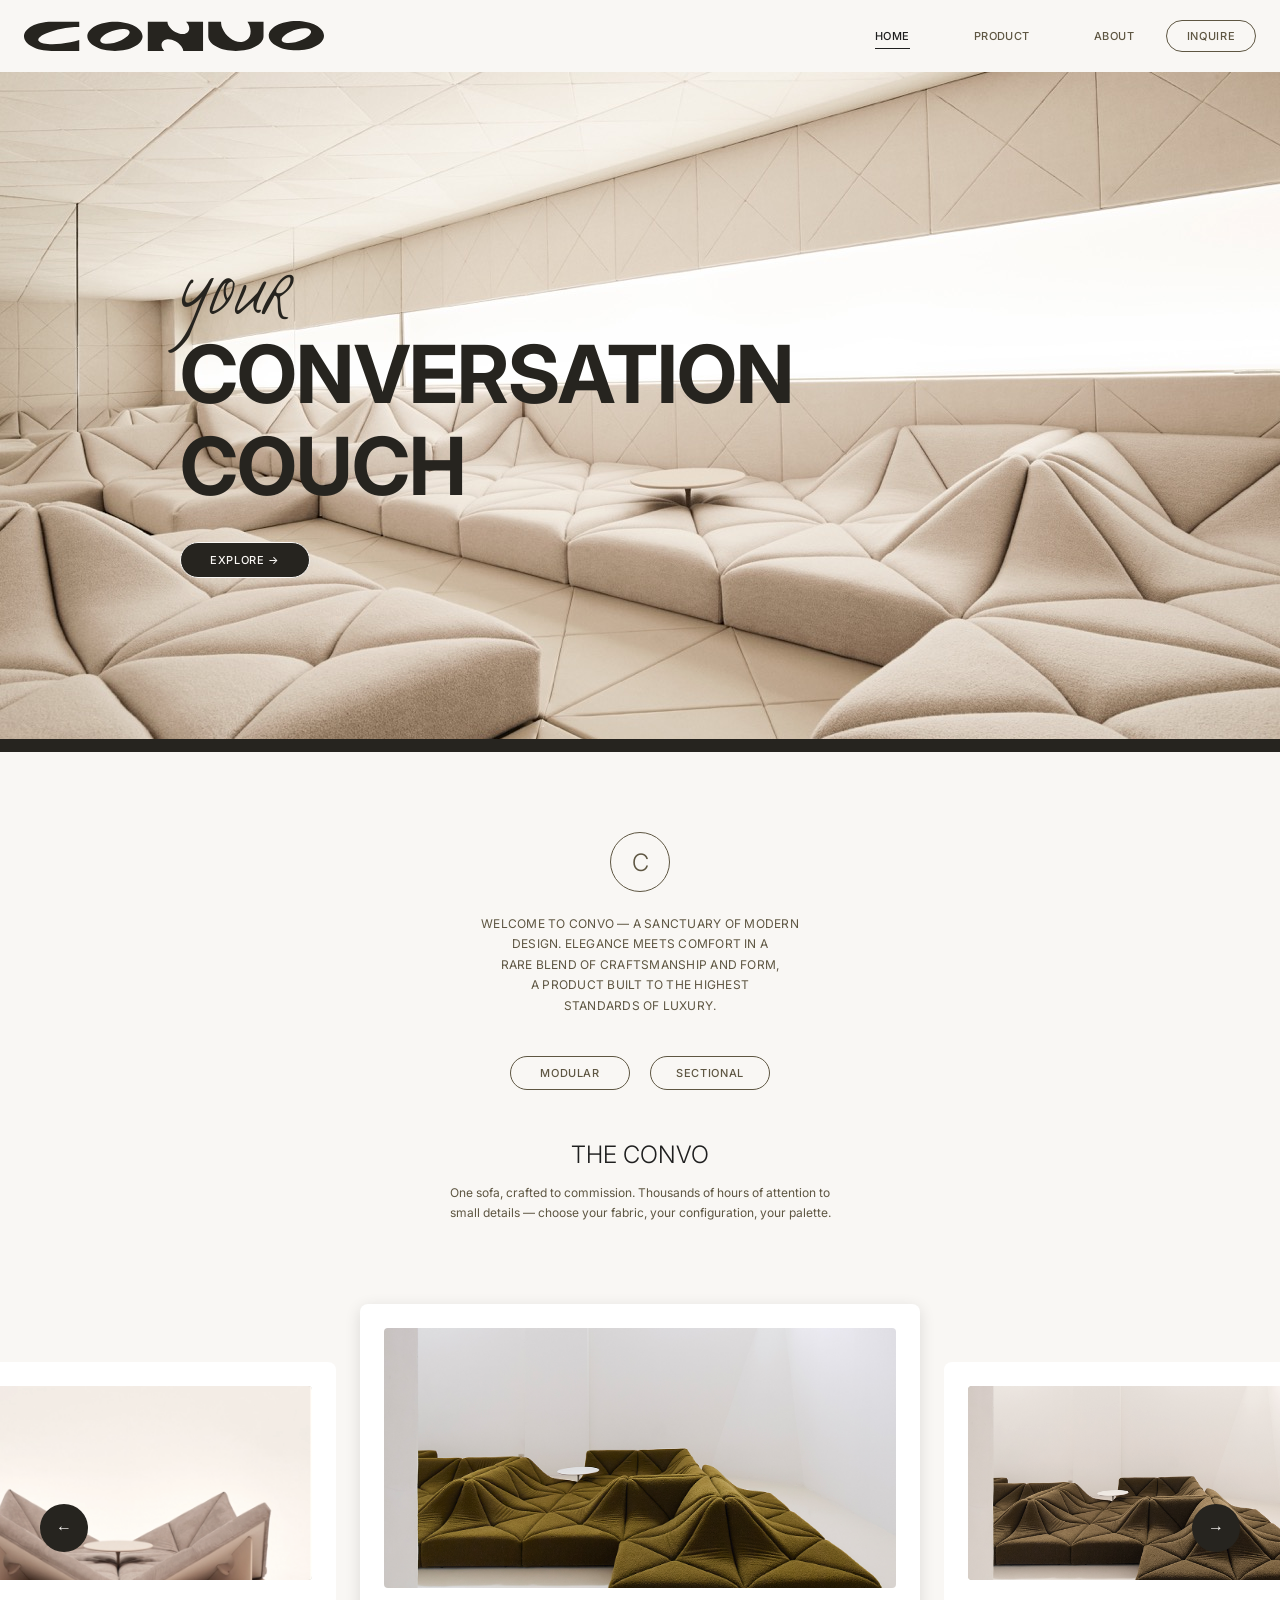
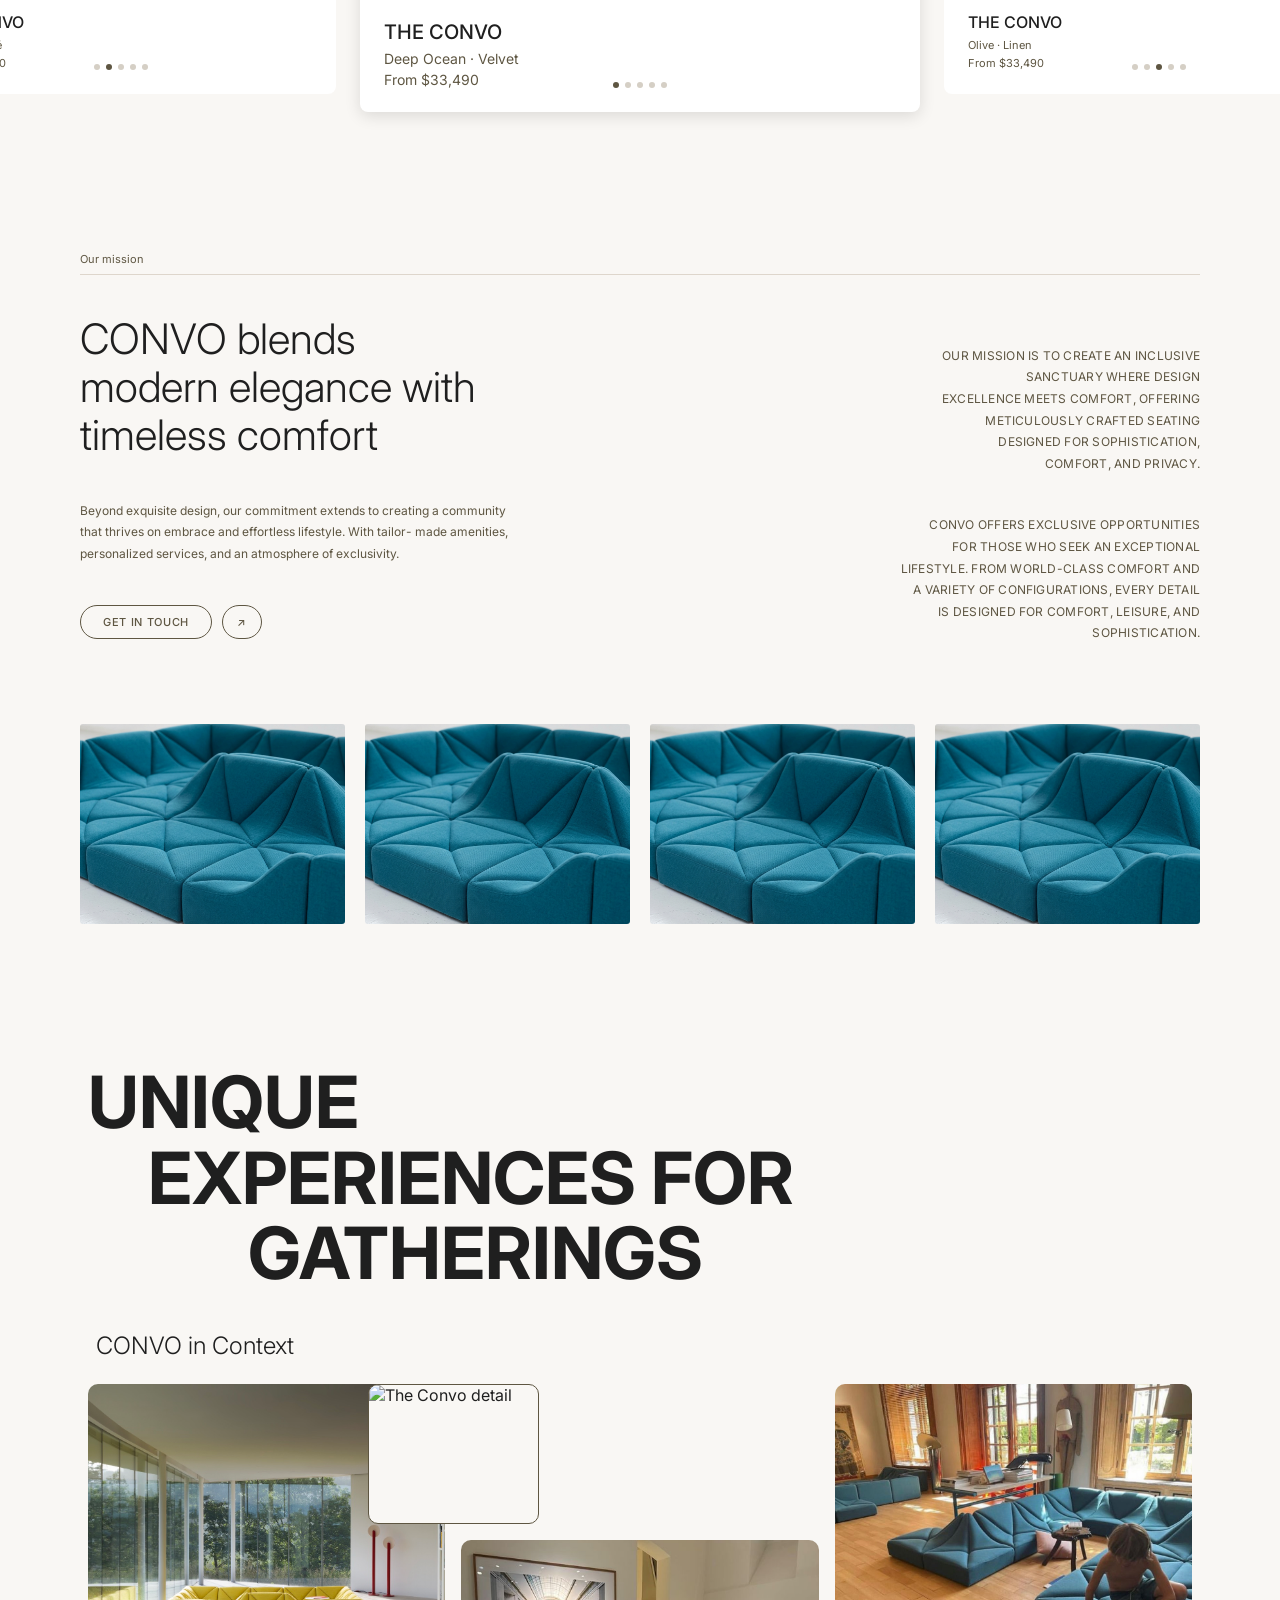
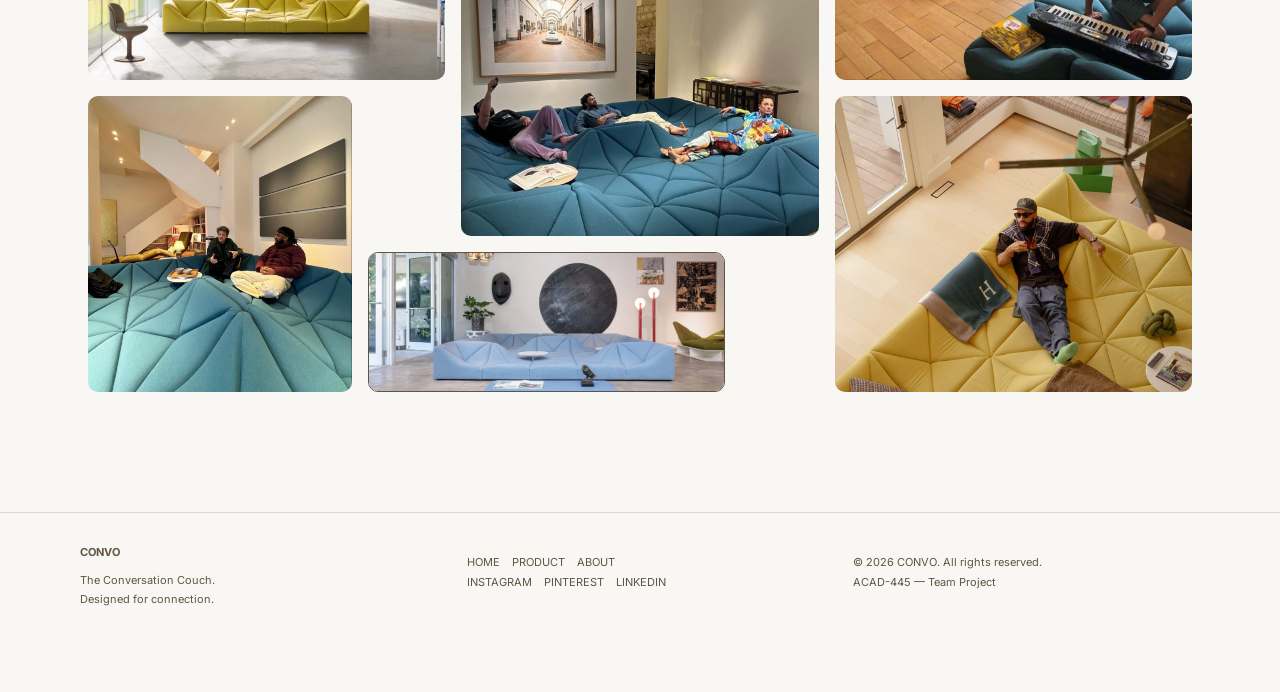
==== commit 58bc7b30: "minor changes" ====
--- a/index.html
+++ b/index.html
@@ -13,7 +13,6 @@
     <link rel="stylesheet" href="main.css" />
   </head>
   <body>
-<<<<<<< HEAD
     <!-- NAV -->
     <nav class="nav">
       <div class="nav__inner">
@@ -36,8 +35,11 @@
         <img src="assets/image9.png" alt="" />
       </video>
       <div class="hero__content">
-        <p class="hero__eyebrow">YOUR</p>
-        <h1 class="hero__title">CONVERSATION<br />COUCH</h1>
+        <p class="hero__eyebrow"><span>YOUR</span></p>
+        <h1 class="hero__title">
+          <span>CONVERSATION</span><br />
+          <span>COUCH</span>
+        </h1>
         <a class="btn btn--dark" href="product.html">EXPLORE →</a>
       </div>
       <div class="hero__divider"></div>
@@ -173,13 +175,13 @@
       </h2>
       <p class="unique__eyebrow">CONVO in Context</p>
       <div class="unique__grid">
-        <div class="tile tile--a"></div>
-        <div class="tile tile--b"></div>
-        <div class="tile tile--c"></div>
-        <div class="tile tile--d"></div>
-        <div class="tile tile--e"></div>
-        <div class="tile tile--f"></div>
-        <div class="tile tile--g"></div>
+        <div class="tile tile--a"><img src="assets/context-01.jpg" alt="The Convo in a living room" /></div>
+        <div class="tile tile--b"><img src="assets/context-02.jpg" alt="The Convo at a gathering" /></div>
+        <div class="tile tile--c"><img src="assets/context-03.jpg" alt="The Convo in a studio" /></div>
+        <div class="tile tile--d"><img src="assets/context-04.jpg" alt="The Convo fabric detail" /></div>
+        <div class="tile tile--e"><img src="assets/context-05.jpg" alt="The Convo in context" /></div>
+        <div class="tile tile--f"><img src="assets/context-06.jpg" alt="The Convo closeup" /></div>
+        <div class="tile tile--g"><img src="assets/context-07.jpg" alt="The Convo detail" /></div>
       </div>
     </section>
 
--- a/main.css
+++ b/main.css
@@ -132,6 +132,20 @@
   z-index: 0;
   pointer-events: none;
 }
+/* Subtle full-bleed scrim in case any frame of the video gets too bright
+   near the headline. Kept light so the video is still the main event. */
+.hero::before {
+  content: "";
+  position: absolute;
+  inset: 0;
+  z-index: 0;
+  background: linear-gradient(
+    90deg,
+    rgba(249, 247, 244, 0.35) 0%,
+    rgba(249, 247, 244, 0) 55%
+  );
+  pointer-events: none;
+}
 .hero__content {
   position: relative;
   z-index: 1;
@@ -153,6 +167,42 @@
   color: var(--ink-dark);
   letter-spacing: -0.01em;
   margin-bottom: 30px;
+  cursor: default;
+}
+/* Each line sits in its own box so a dark fill can sweep behind it.
+   On hover the fill slides in from the left and the text flips to white. */
+.hero__title span {
+  display: inline-block;
+  position: relative;
+  padding: 6px 18px;
+  margin: 0 -18px;
+  color: var(--ink-dark);
+  transition: color 0.45s cubic-bezier(0.2, 0.8, 0.2, 1);
+  isolation: isolate;
+}
+.hero__title span::before {
+  content: "";
+  position: absolute;
+  inset: 0;
+  background: var(--ink-dark);
+  border-radius: 6px;
+  transform: scaleX(0);
+  transform-origin: left center;
+  transition: transform 0.65s cubic-bezier(0.77, 0, 0.18, 1);
+  z-index: -1;
+}
+.hero__title:hover span {
+  color: var(--bg);
+}
+.hero__title:hover span::before {
+  transform: scaleX(1);
+}
+/* Stagger the second line so the fill cascades downward. */
+.hero__title:hover span:nth-of-type(2) {
+  transition-delay: 0.12s;
+}
+.hero__title:hover span:nth-of-type(2)::before {
+  transition-delay: 0.12s;
 }
 
 /* =============== INTRO =============== */
@@ -207,7 +257,7 @@
   margin-bottom: 14px;
 }
 .intro__sub {
-  font-size: 11px;
+  font-size: 12px;
   color: var(--muted);
   line-height: 1.7;
 }
@@ -381,7 +431,7 @@
   letter-spacing: 0.02em;
 }
 .mission__quote--small {
-  font-size: 11px;
+  font-size: 12px;
 }
 
 /* =============== THUMBS =============== */
@@ -442,6 +492,13 @@
 .tile {
   background: var(--grey);
   border-radius: 10px;
+  overflow: hidden;
+}
+.tile img {
+  width: 100%;
+  height: 100%;
+  object-fit: cover;
+  display: block;
 }
 .tile--a {
   grid-column: 1 / span 4;
@@ -677,7 +734,7 @@
 }
 
 .product__hint {
-  font-size: 11px;
+  font-size: 12px;
   color: var(--muted);
   line-height: 1.7;
   margin-bottom: 14px;
@@ -752,7 +809,7 @@
   font-size: 12px;
 }
 .product__note {
-  font-size: 11px;
+  font-size: 12px;
   color: var(--muted);
   line-height: 1.7;
 }
@@ -985,7 +1042,7 @@
   margin-bottom: 12px;
 }
 .feature__body {
-  font-size: 12px;
+  font-size: 13px;
   color: var(--muted);
   line-height: 1.8;
 }
@@ -1171,7 +1228,7 @@
   margin-bottom: 12px;
 }
 .pillar__body {
-  font-size: 12px;
+  font-size: 13px;
   color: var(--muted);
   line-height: 1.8;
 }
@@ -1260,7 +1317,7 @@
   margin-bottom: 10px;
 }
 .member__bio {
-  font-size: 11px;
+  font-size: 12px;
   color: var(--muted);
   line-height: 1.7;
 }
@@ -1345,8 +1402,37 @@
   outline: none;
   resize: none;
 }
+/* Custom select: strip native chrome, add our own caret. */
+.field select {
+  appearance: none;
+  -webkit-appearance: none;
+  -moz-appearance: none;
+  padding: 10px 32px 10px 14px;
+  border: 1px solid var(--line);
+  border-radius: 999px;
+  background-color: var(--bg);
+  background-image: url("data:image/svg+xml;utf8,<svg xmlns='http://www.w3.org/2000/svg' width='12' height='8' viewBox='0 0 12 8' fill='none'><path d='M1 1L6 6L11 1' stroke='%235e5642' stroke-width='1.5' stroke-linecap='round' stroke-linejoin='round'/></svg>");
+  background-repeat: no-repeat;
+  background-position: right 14px center;
+  background-size: 12px 8px;
+  cursor: pointer;
+  letter-spacing: 0.02em;
+  transition: border-color 0.15s, background-color 0.15s;
+}
+.field select:hover {
+  border-color: var(--muted);
+}
+.field select:focus {
+  border-color: var(--ink-dark);
+  background-color: #fff;
+}
+.field select option {
+  font-family: inherit;
+  font-size: 13px;
+  color: var(--ink);
+  background: #fff;
+}
 .field input:focus,
-.field select:focus,
 .field textarea:focus {
   border-bottom-color: var(--ink-dark);
 }
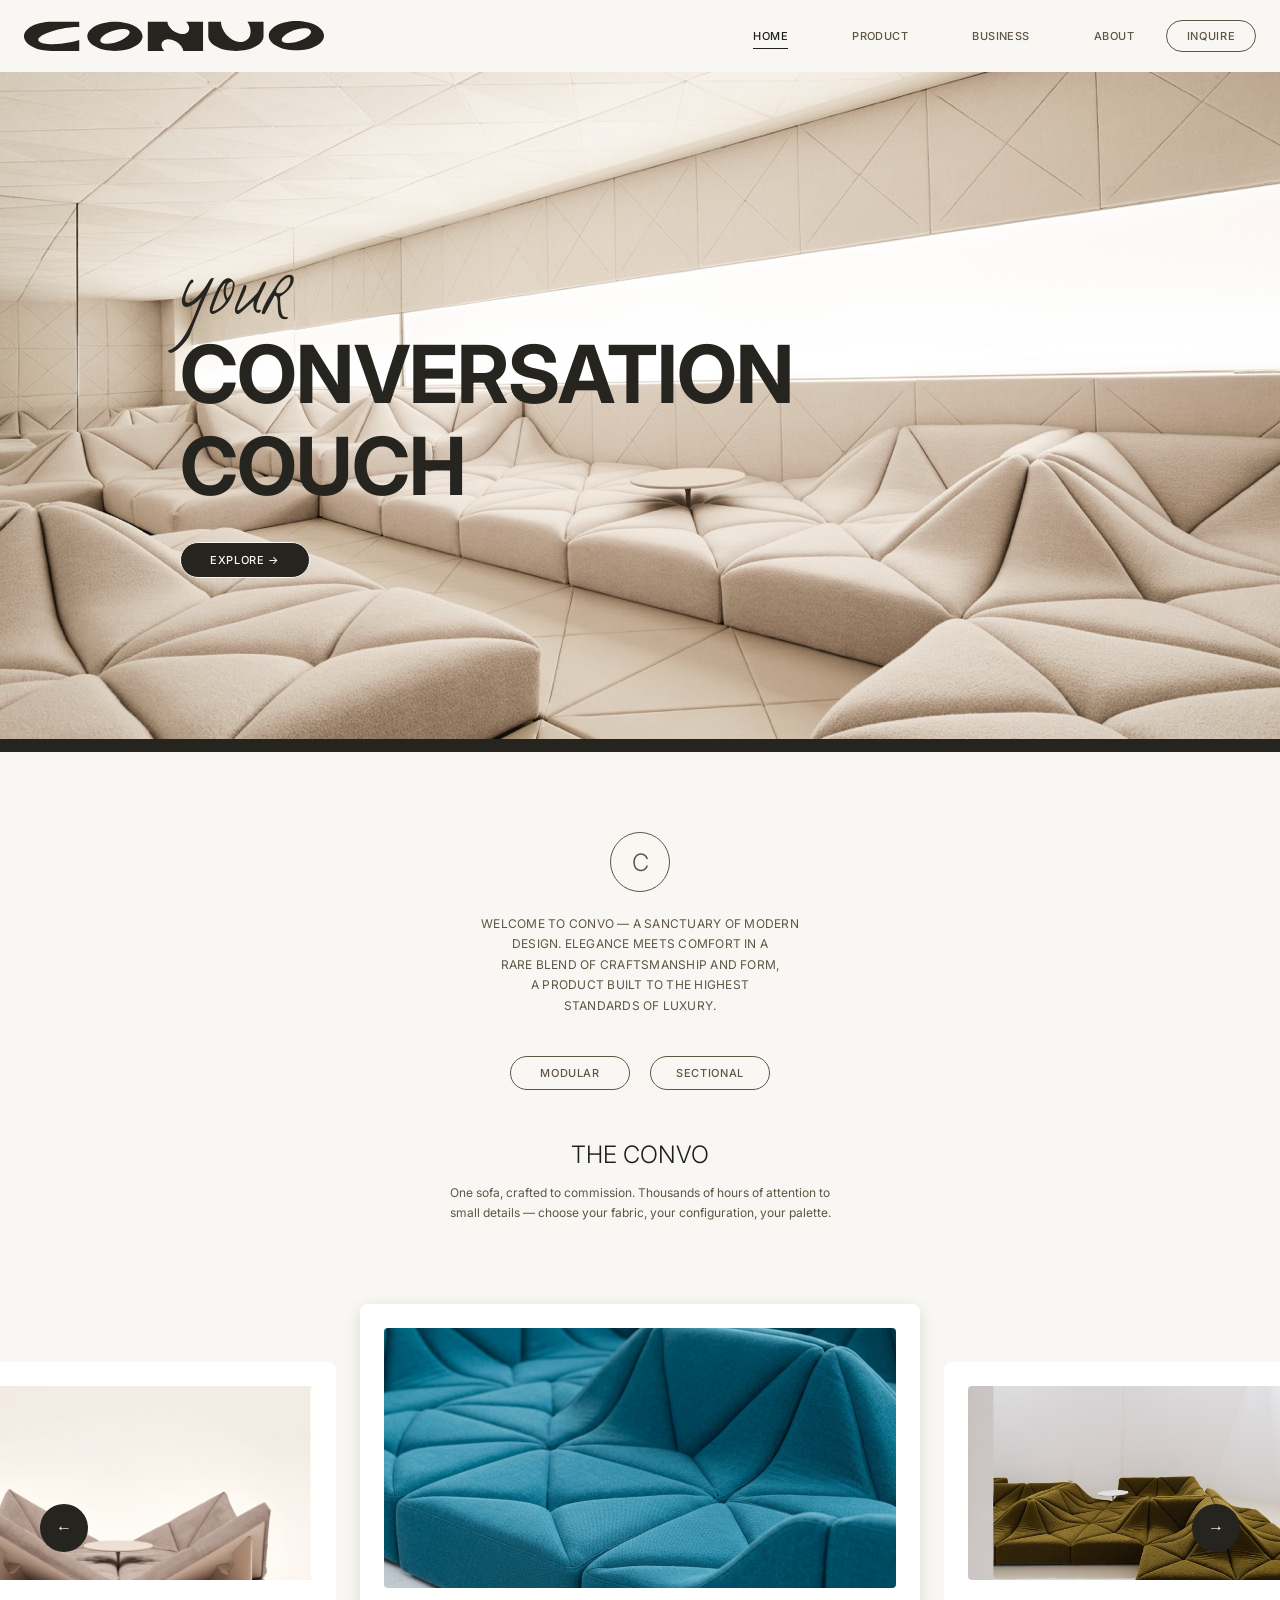
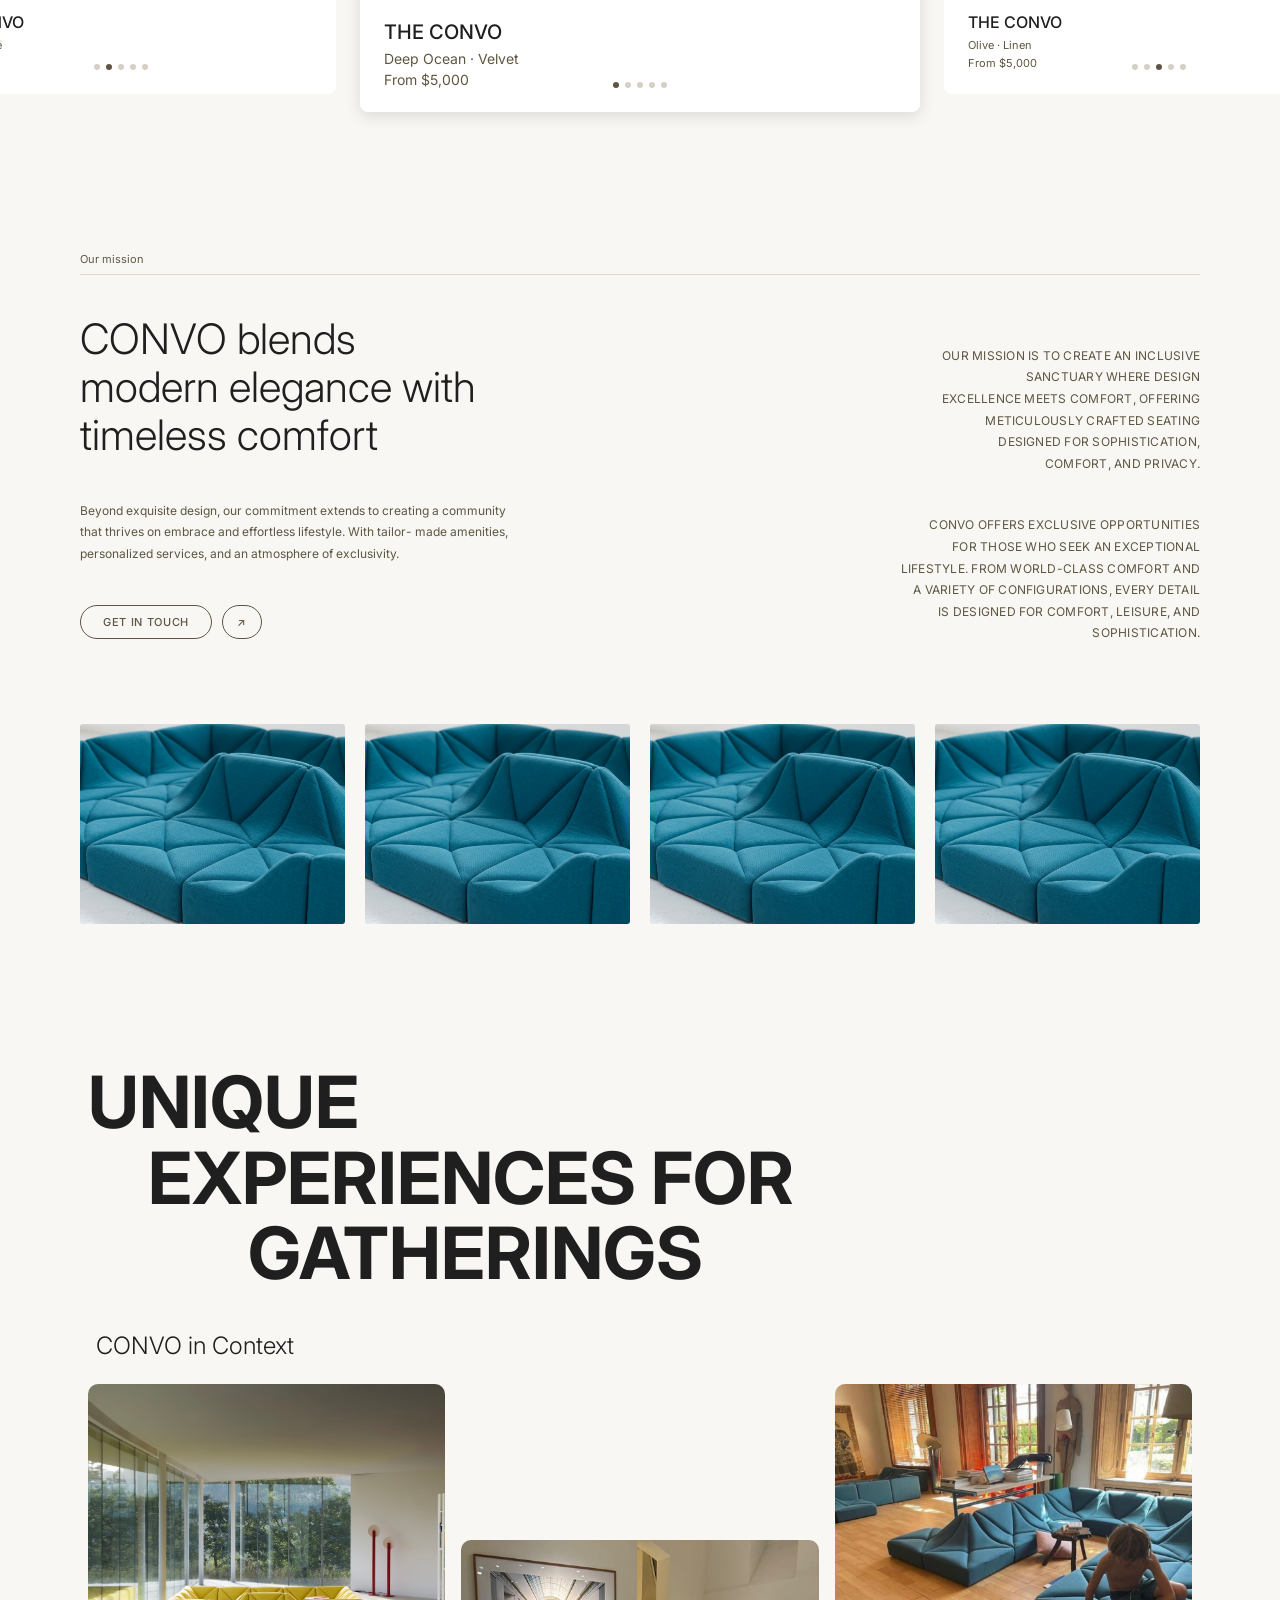
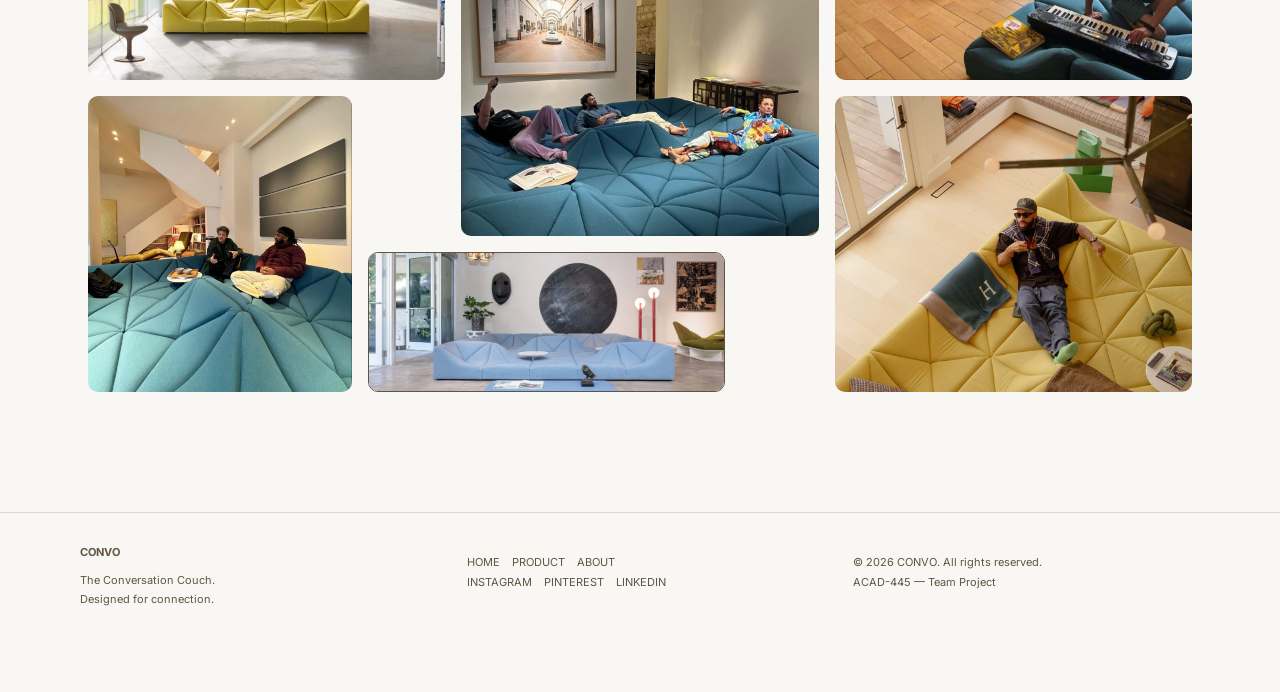
==== commit 549c6071: "Sarah changes - added team photos & info - added business page - changed pricing toggles - made colo" ====
--- a/index.html
+++ b/index.html
@@ -22,6 +22,7 @@
         <ul class="nav__links">
           <li><a href="index.html" class="is-active">HOME</a></li>
           <li><a href="product.html">PRODUCT</a></li>
+          <li><a href="convo_investor_page.html">BUSINESS</a></li>
           <li><a href="about.html">ABOUT</a></li>
         </ul>
         <a class="btn btn--pill nav__cta" href="contact.html">INQUIRE</a>
@@ -77,7 +78,7 @@
             </div>
             <h3 class="card__title">THE CONVO</h3>
             <p class="card__meta">Sand · Bouclé</p>
-            <p class="card__meta">From $33,490</p>
+            <p class="card__meta">From $5,000</p>
           </a>
           <div class="card__dots">
             <span class="dot"></span><span class="dot dot--active"></span><span class="dot"></span><span class="dot"></span><span class="dot"></span>
@@ -87,11 +88,11 @@
         <article class="card card--main">
           <a href="product.html" class="card__link">
             <div class="card__image">
-              <img src="assets/image8.png" alt="The Convo in Deep Ocean velvet" />
+              <img src="assets/image1.png" alt="The Convo in Deep Ocean velvet" />
             </div>
             <h3 class="card__title">THE CONVO</h3>
             <p class="card__meta">Deep Ocean · Velvet</p>
-            <p class="card__meta">From $33,490</p>
+            <p class="card__meta">From $5,000</p>
           </a>
           <div class="card__dots">
             <span class="dot dot--active"></span><span class="dot"></span><span class="dot"></span><span class="dot"></span><span class="dot"></span>
@@ -100,12 +101,12 @@
 
         <article class="card card--side">
           <a href="product.html" class="card__link">
-            <div class="card__image card__image--tan">
+            <div class="card__image">
               <img src="assets/image8.png" alt="The Convo in Olive linen" />
             </div>
             <h3 class="card__title">THE CONVO</h3>
             <p class="card__meta">Olive · Linen</p>
-            <p class="card__meta">From $33,490</p>
+            <p class="card__meta">From $5,000</p>
           </a>
           <div class="card__dots">
             <span class="dot"></span><span class="dot"></span><span class="dot dot--active"></span><span class="dot"></span><span class="dot"></span>
@@ -181,7 +182,6 @@
         <div class="tile tile--d"><img src="assets/context-04.jpg" alt="The Convo fabric detail" /></div>
         <div class="tile tile--e"><img src="assets/context-05.jpg" alt="The Convo in context" /></div>
         <div class="tile tile--f"><img src="assets/context-06.jpg" alt="The Convo closeup" /></div>
-        <div class="tile tile--g"><img src="assets/context-07.jpg" alt="The Convo detail" /></div>
       </div>
     </section>
 
--- a/main.css
+++ b/main.css
@@ -1300,6 +1300,9 @@
 .member__photo {
   aspect-ratio: 3 / 4;
   background: var(--placeholder);
+  background-size: cover;
+  background-position: center;
+  background-repeat: no-repeat;
   border-radius: 6px;
   margin-bottom: 16px;
 }
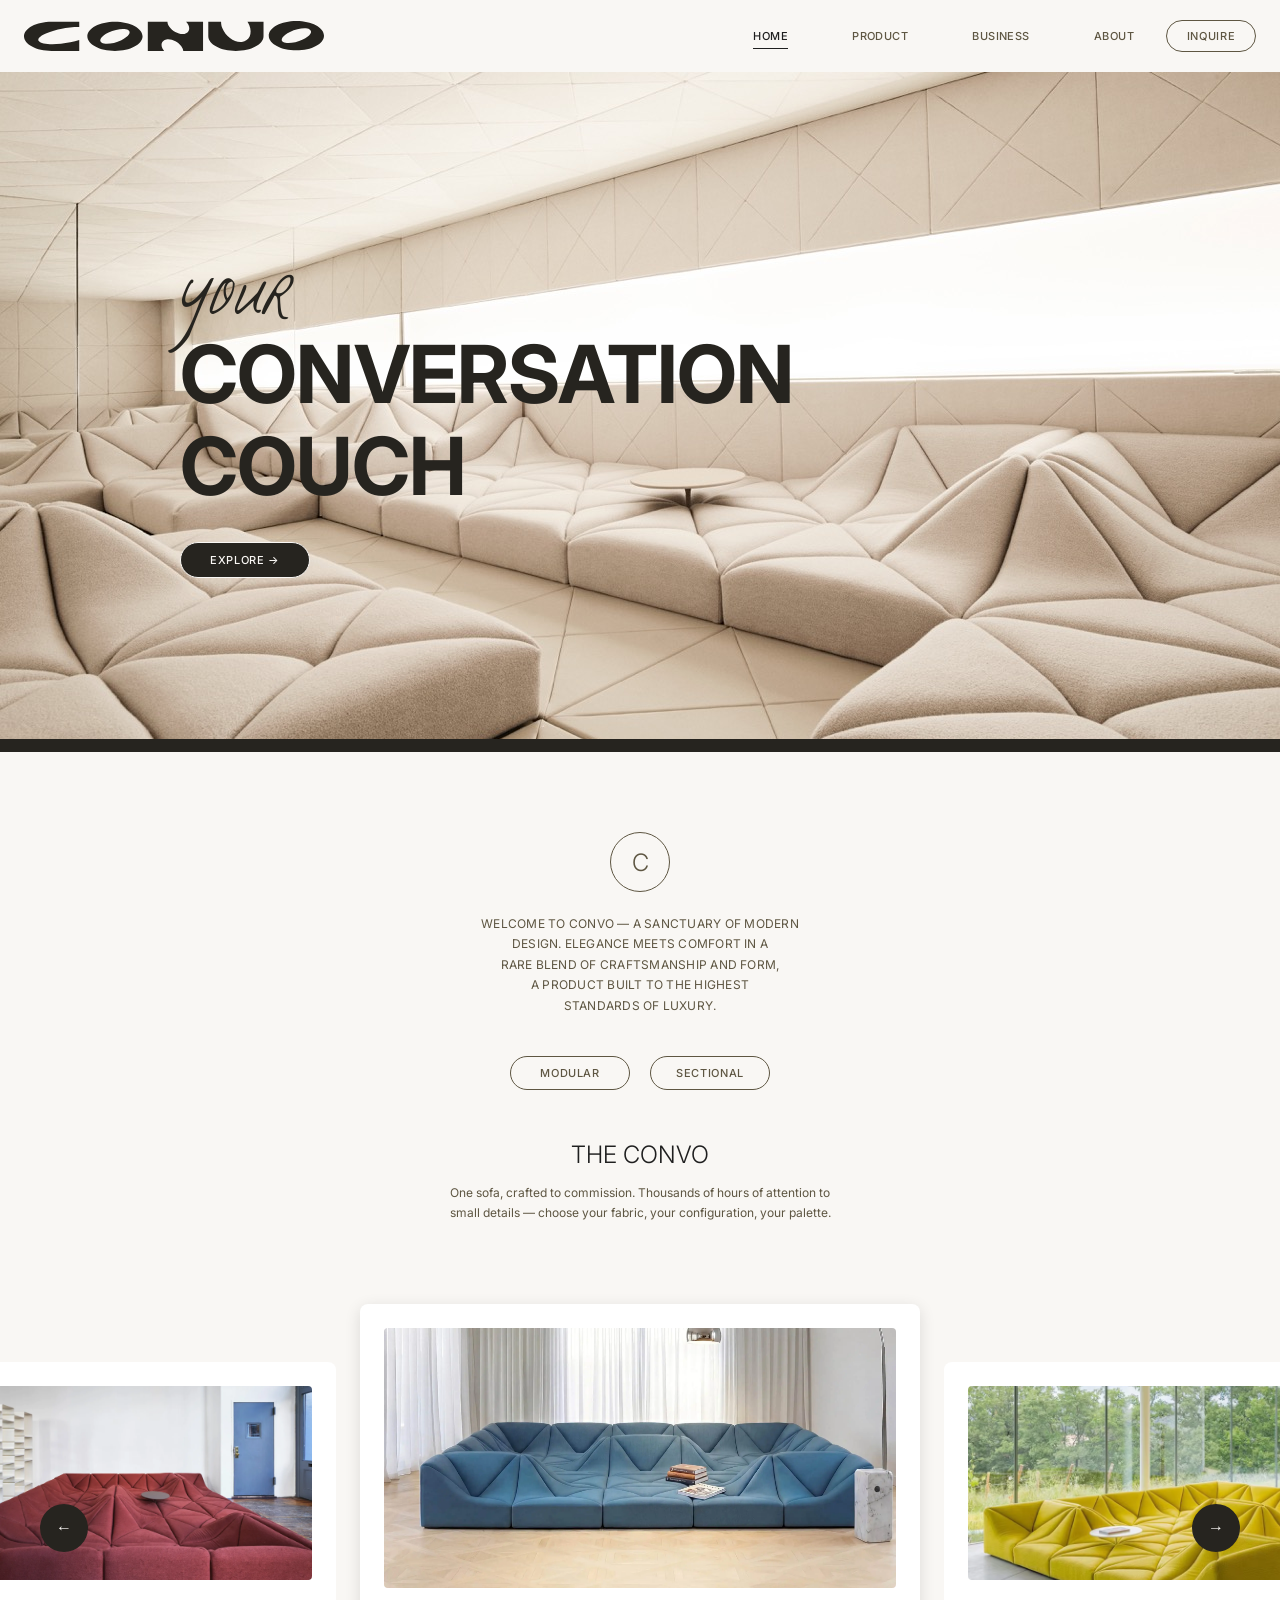
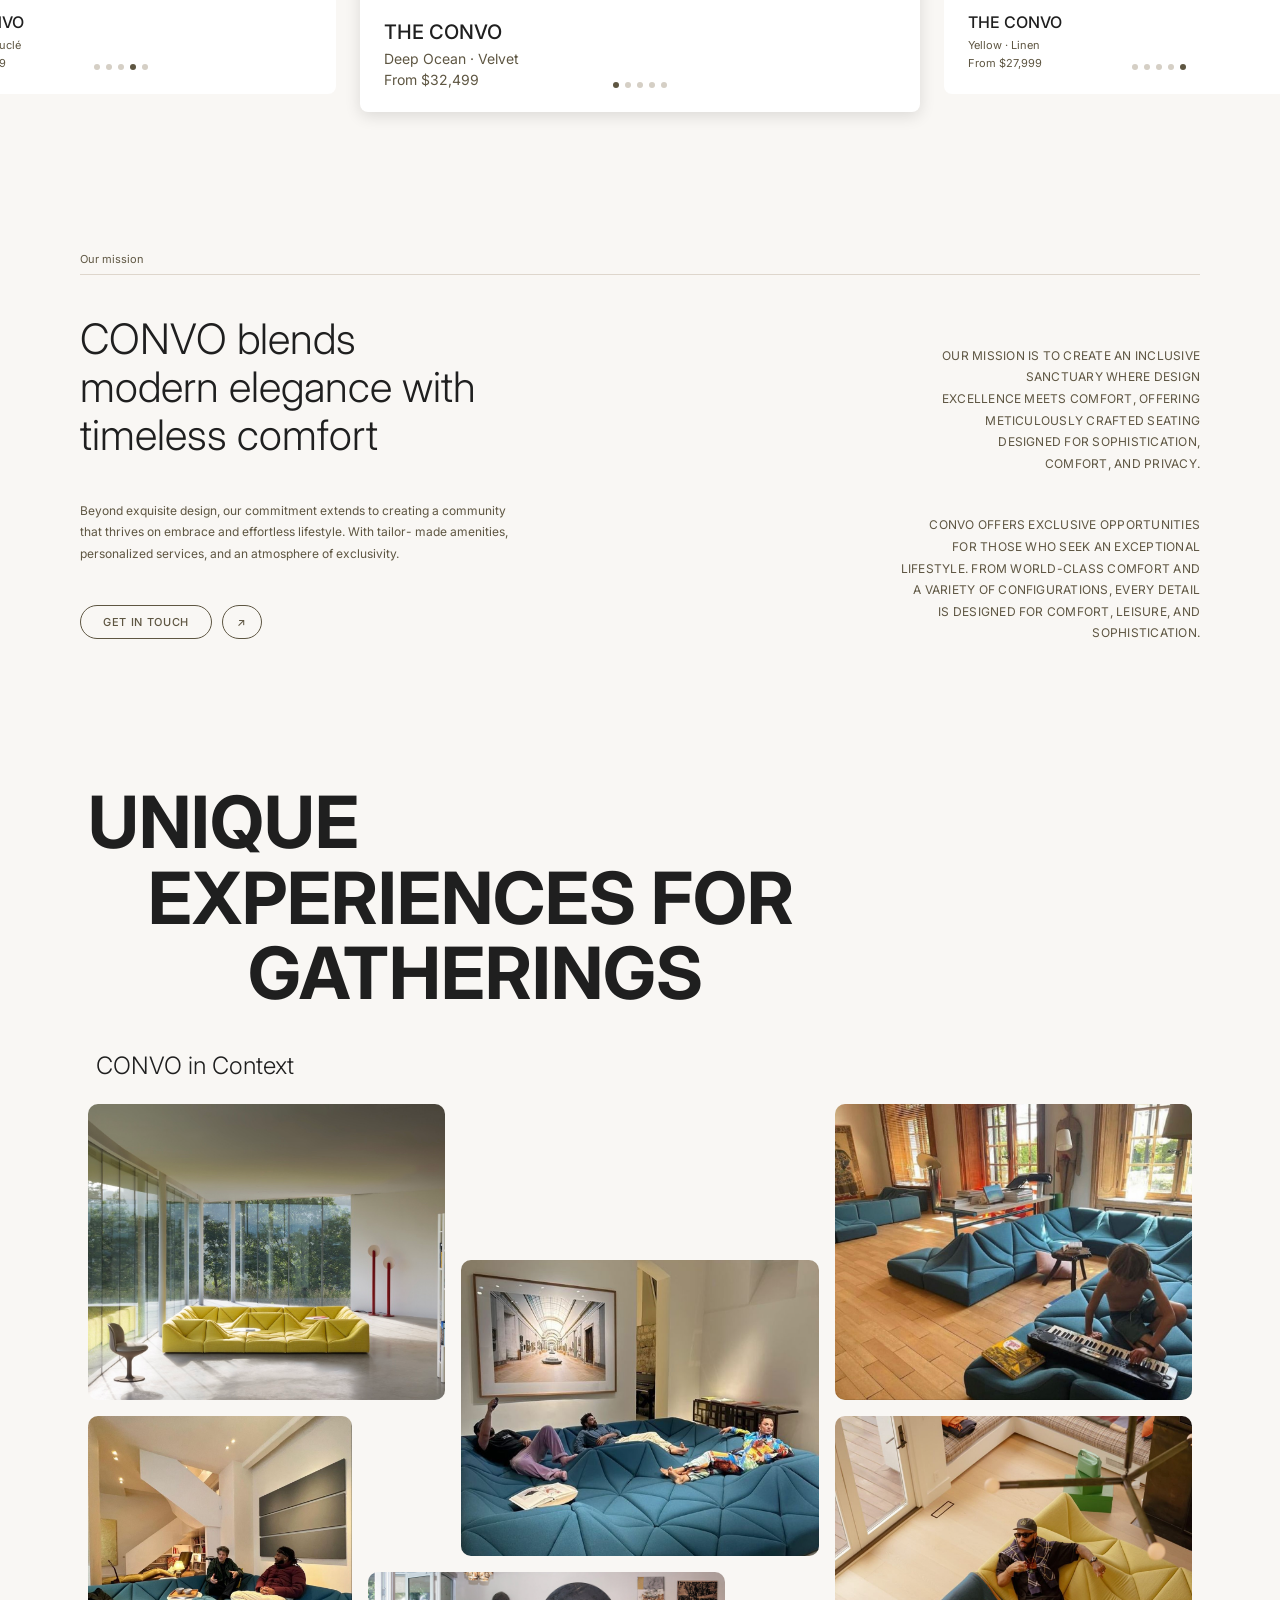
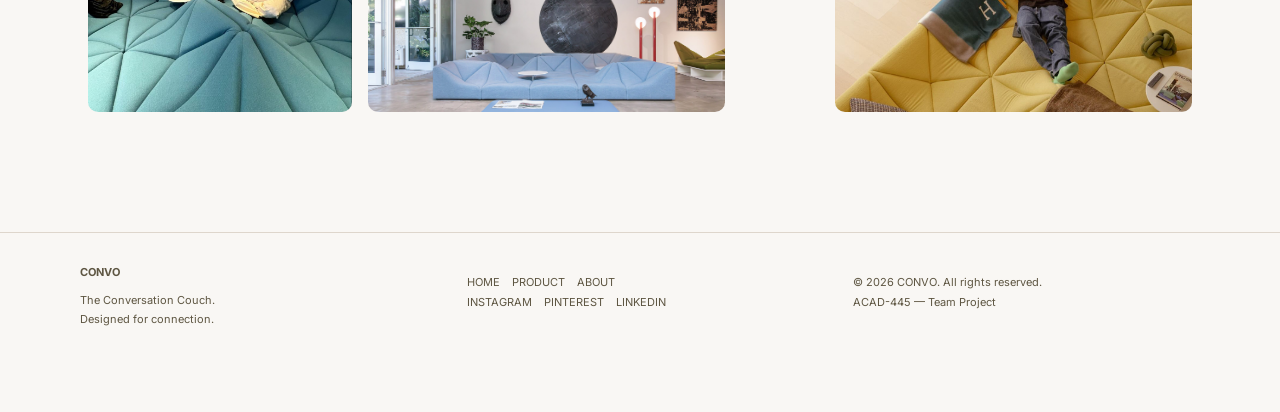
==== commit 85074d83: "Update for final" ====
--- a/index.html
+++ b/index.html
@@ -73,26 +73,26 @@
       <div class="carousel__track">
         <article class="card card--side">
           <a href="product.html" class="card__link">
-            <div class="card__image card__image--tan">
-              <img src="assets/rectangle.png" alt="The Convo in Sand bouclé" />
+            <div class="card__image">
+              <img src="assets/magenta.webp" alt="The Convo in Magenta bouclé" />
             </div>
             <h3 class="card__title">THE CONVO</h3>
-            <p class="card__meta">Sand · Bouclé</p>
-            <p class="card__meta">From $5,000</p>
+            <p class="card__meta">Magenta · Bouclé</p>
+            <p class="card__meta">From $29,999</p>
           </a>
           <div class="card__dots">
-            <span class="dot"></span><span class="dot dot--active"></span><span class="dot"></span><span class="dot"></span><span class="dot"></span>
+            <span class="dot"></span><span class="dot"></span><span class="dot"></span><span class="dot dot--active"></span><span class="dot"></span>
           </div>
         </article>
 
         <article class="card card--main">
           <a href="product.html" class="card__link">
             <div class="card__image">
-              <img src="assets/image1.png" alt="The Convo in Deep Ocean velvet" />
+              <img src="assets/ocean.webp" alt="The Convo in Deep Ocean velvet" />
             </div>
             <h3 class="card__title">THE CONVO</h3>
             <p class="card__meta">Deep Ocean · Velvet</p>
-            <p class="card__meta">From $5,000</p>
+            <p class="card__meta">From $32,499</p>
           </a>
           <div class="card__dots">
             <span class="dot dot--active"></span><span class="dot"></span><span class="dot"></span><span class="dot"></span><span class="dot"></span>
@@ -102,14 +102,14 @@
         <article class="card card--side">
           <a href="product.html" class="card__link">
             <div class="card__image">
-              <img src="assets/image8.png" alt="The Convo in Olive linen" />
+              <img src="assets/yellow.jpg.avif" alt="The Convo in Yellow linen" />
             </div>
             <h3 class="card__title">THE CONVO</h3>
-            <p class="card__meta">Olive · Linen</p>
-            <p class="card__meta">From $5,000</p>
+            <p class="card__meta">Yellow · Linen</p>
+            <p class="card__meta">From $27,999</p>
           </a>
           <div class="card__dots">
-            <span class="dot"></span><span class="dot"></span><span class="dot dot--active"></span><span class="dot"></span><span class="dot"></span>
+            <span class="dot"></span><span class="dot"></span><span class="dot"></span><span class="dot"></span><span class="dot dot--active"></span>
           </div>
         </article>
       </div>
@@ -158,13 +158,6 @@
         </div>
       </div>
 
-      <!-- THUMB STRIP -->
-      <div class="thumbs">
-        <div class="thumb"><img src="assets/image1.png" alt="" /></div>
-        <div class="thumb"><img src="assets/image1.png" alt="" /></div>
-        <div class="thumb"><img src="assets/image1.png" alt="" /></div>
-        <div class="thumb"><img src="assets/image1.png" alt="" /></div>
-      </div>
     </section>
 
     <!-- UNIQUE EXPERIENCES -->
--- a/main.css
+++ b/main.css
@@ -523,8 +523,6 @@
 .tile--f {
   grid-column: 4 / span 4;
   grid-row: 4 / span 1;
-  background: var(--bg);
-  border: 1px solid var(--muted);
 }
 .tile--g {
   grid-column: 4 / span 2;
@@ -619,11 +617,25 @@
   object-fit: cover;
 }
 .product__thumbs {
-  display: grid;
-  grid-template-columns: repeat(4, 1fr);
+  display: flex;
   gap: 12px;
-}
+  overflow-x: auto;
+  overflow-y: hidden;
+  padding-bottom: 6px;
+  scroll-snap-type: x mandatory;
+  scrollbar-width: thin;
+  scrollbar-color: var(--muted) transparent;
+  -webkit-overflow-scrolling: touch;
+}
+.product__thumbs::-webkit-scrollbar { height: 6px; }
+.product__thumbs::-webkit-scrollbar-track { background: transparent; }
+.product__thumbs::-webkit-scrollbar-thumb {
+  background: var(--line);
+  border-radius: 999px;
+}
+.product__thumbs::-webkit-scrollbar-thumb:hover { background: var(--muted); }
 .pthumb {
+  flex: 0 0 96px;
   background: var(--placeholder);
   border: 2px solid transparent;
   border-radius: 6px;
@@ -631,6 +643,7 @@
   padding: 0;
   aspect-ratio: 1;
   cursor: pointer;
+  scroll-snap-align: start;
 }
 .pthumb img {
   width: 100%;
@@ -740,6 +753,157 @@
   margin-bottom: 14px;
   max-width: 380px;
 }
+
+/* =============== PURCHASE MODE TOGGLE =============== */
+.mode-toggle {
+  display: flex;
+  gap: 0;
+  padding: 4px;
+  background: var(--line);
+  border-radius: 999px;
+  margin-bottom: 28px;
+}
+.mode-toggle__btn {
+  flex: 1;
+  border: none;
+  background: transparent;
+  font-family: inherit;
+  font-size: 11px;
+  font-weight: 500;
+  letter-spacing: 0.08em;
+  color: var(--muted);
+  padding: 10px 16px;
+  border-radius: 999px;
+  cursor: pointer;
+  transition: background 0.2s, color 0.2s;
+}
+.mode-toggle__btn:hover { color: var(--ink); }
+.mode-toggle__btn.is-active {
+  background: var(--ink-dark);
+  color: var(--bg);
+}
+
+/* =============== BUILD-YOUR-OWN COMPONENTS =============== */
+.components {
+  list-style: none;
+  margin: 24px 0;
+  display: flex;
+  flex-direction: column;
+  gap: 12px;
+}
+.component {
+  display: grid;
+  grid-template-columns: 1fr auto;
+  gap: 16px;
+  align-items: center;
+  padding: 14px 18px;
+  background: var(--bg);
+  border: 1px solid var(--line);
+  border-radius: 10px;
+  transition: border-color 0.2s, background 0.2s;
+}
+.component.is-selected {
+  border-color: var(--ink-dark);
+  background: #fff;
+}
+.component__img {
+  width: 64px;
+  height: 64px;
+  object-fit: cover;
+  border-radius: 6px;
+  background: var(--placeholder);
+}
+.component__body { min-width: 0; }
+.component__name {
+  font-size: 14px;
+  font-weight: 500;
+  color: var(--ink);
+  margin-bottom: 2px;
+}
+.component__meta {
+  font-size: 11px;
+  color: var(--muted);
+  line-height: 1.5;
+  margin-bottom: 4px;
+}
+.component__price {
+  font-size: 12px;
+  font-weight: 500;
+  color: var(--ink-dark);
+}
+.component__qty {
+  display: flex;
+  align-items: center;
+  gap: 8px;
+  background: #fff;
+  border: 1px solid var(--line);
+  border-radius: 999px;
+  padding: 4px;
+}
+.qty-btn {
+  width: 26px;
+  height: 26px;
+  border-radius: 999px;
+  border: none;
+  background: transparent;
+  color: var(--muted);
+  font-size: 14px;
+  font-weight: 500;
+  cursor: pointer;
+  font-family: inherit;
+  transition: background 0.15s, color 0.15s;
+}
+.qty-btn:hover {
+  background: var(--ink-dark);
+  color: var(--bg);
+}
+.qty-value {
+  min-width: 18px;
+  text-align: center;
+  font-size: 13px;
+  font-weight: 500;
+  color: var(--ink);
+}
+
+.cart-summary {
+  background: var(--bg);
+  border: 1px solid var(--line);
+  border-radius: 10px;
+  padding: 14px 18px;
+  margin-bottom: 20px;
+}
+.cart-summary__row {
+  display: flex;
+  justify-content: space-between;
+  align-items: center;
+  font-size: 12px;
+  color: var(--muted);
+  padding: 4px 0;
+}
+.cart-summary__row--total {
+  font-size: 15px;
+  font-weight: 500;
+  color: var(--ink-dark);
+  padding-top: 10px;
+  margin-top: 6px;
+  border-top: 1px solid var(--line);
+}
+
+.btn.is-disabled {
+  opacity: 0.5;
+  pointer-events: none;
+}
+
+@media (max-width: 480px) {
+  .component {
+    grid-template-columns: 1fr;
+    grid-template-rows: auto auto;
+  }
+  .component__qty {
+    justify-self: start;
+  }
+}
+
 .module-custom {
   margin-top: 14px;
   padding: 16px;
@@ -812,6 +976,71 @@
   font-size: 12px;
   color: var(--muted);
   line-height: 1.7;
+}
+.product__limit {
+  display: inline-block;
+  font-size: 11px;
+  font-weight: 500;
+  letter-spacing: 0.06em;
+  color: var(--ink-dark);
+  background: var(--line);
+  padding: 6px 12px;
+  border-radius: 999px;
+  margin: 4px 0 12px;
+}
+.cart-summary__note {
+  font-size: 10px;
+  color: var(--muted);
+  line-height: 1.5;
+  margin-top: 10px;
+  padding-top: 10px;
+  border-top: 1px dashed var(--line);
+}
+
+/* =============== INQUIRY PANEL =============== */
+.inquiry__lede {
+  font-size: 14px;
+  color: var(--ink);
+  line-height: 1.7;
+  margin: 4px 0 28px;
+}
+.inquiry__list {
+  list-style: none;
+  margin: 0 0 28px;
+  padding: 0;
+  display: flex;
+  flex-direction: column;
+  gap: 18px;
+}
+.inquiry__list li {
+  display: grid;
+  grid-template-columns: 14px 1fr;
+  gap: 14px;
+  align-items: start;
+  padding-bottom: 18px;
+  border-bottom: 1px solid var(--line);
+}
+.inquiry__list li:last-child {
+  border-bottom: none;
+  padding-bottom: 0;
+}
+.inquiry__dot {
+  width: 8px;
+  height: 8px;
+  border-radius: 999px;
+  background: var(--ink-dark);
+  margin-top: 6px;
+}
+.inquiry__item-title {
+  font-size: 14px;
+  font-weight: 500;
+  color: var(--ink);
+  margin-bottom: 4px;
+}
+.inquiry__item-body {
+  font-size: 12px;
+  color: var(--muted);
+  line-height: 1.6;
 }
 #favBtn.is-faved {
   background: var(--muted);
@@ -1323,6 +1552,21 @@
   font-size: 12px;
   color: var(--muted);
   line-height: 1.7;
+}
+.member__link {
+  display: inline-block;
+  margin-top: 10px;
+  font-size: 11px;
+  font-weight: 500;
+  letter-spacing: 0.06em;
+  color: var(--ink-dark);
+  border-bottom: 1px solid var(--line);
+  padding-bottom: 2px;
+  transition: color 0.2s, border-color 0.2s;
+}
+.member__link:hover {
+  color: var(--muted);
+  border-color: var(--muted);
 }
 
 /* =============== CONTACT PAGE =============== */
@@ -1476,4 +1720,103 @@
   .team, .team--alt { padding: 60px 24px; }
   .team__grid { grid-template-columns: repeat(2, 1fr); gap: 20px; }
   .team__title { font-size: 32px; }
-}
+
+  /* Home-page specific tweaks at tablet */
+  .nav__links { gap: 32px; }
+  .nav__inner { padding: 0 20px; gap: 16px; }
+  .hero { height: auto; min-height: 560px; }
+  .hero__content { padding: 160px 40px 80px; }
+  .intro { padding: 60px 24px 32px; }
+  .intro__copy br { display: none; }
+  .intro__sub br { display: none; }
+  .mission { padding: 0 24px; margin-top: 80px; }
+  .thumbs { flex-wrap: wrap; gap: 12px; margin-top: 60px; }
+  .thumb { width: calc(50% - 6px); height: 160px; }
+  /* Simpler 2-col grid for the UNIQUE tiles on tablet */
+  .unique__grid {
+    grid-template-columns: repeat(2, 1fr);
+    grid-auto-rows: 180px;
+    gap: 12px;
+  }
+  .unique__grid .tile {
+    grid-column: auto !important;
+    grid-row: auto !important;
+  }
+}
+
+/* ===== PHONE ===== */
+@media (max-width: 600px) {
+  /* Nav collapses to just logo + INQUIRE */
+  .nav__links { display: none; }
+  .nav__inner { padding: 0 16px; }
+  .nav__logo img { height: 24px; }
+
+  /* Hero */
+  .hero { min-height: 480px; height: 70vh; }
+  .hero__content { padding: 120px 24px 60px; }
+  .hero__eyebrow { font-size: 36px; }
+  .hero__title { font-size: 44px; }
+  .hero::before {
+    background: linear-gradient(
+      90deg,
+      rgba(249, 247, 244, 0.6) 0%,
+      rgba(249, 247, 244, 0.1) 100%
+    );
+  }
+
+  /* Intro */
+  .intro__copy { font-size: 12px; }
+  .intro__heading { font-size: 20px; }
+  .intro__tags { flex-wrap: wrap; }
+
+  /* Carousel: only the main card */
+  .carousel { padding: 0 16px; }
+  .carousel__track { gap: 0; }
+  .card--main {
+    width: 100%;
+    transform: none;
+    box-shadow: 0 4px 16px rgba(0, 0, 0, 0.08);
+  }
+  .carousel__arrow--left { left: 12px; }
+  .carousel__arrow--right { right: 12px; }
+  .carousel__arrow {
+    width: 40px;
+    height: 40px;
+    font-size: 14px;
+  }
+
+  /* Mission */
+  .mission { margin-top: 60px; padding: 0 20px; }
+  .mission__title { font-size: 28px; }
+  .mission__body { font-size: 13px; }
+  .mission__quote { font-size: 11px; }
+  .thumb { width: 100%; height: 180px; }
+
+  /* Unique */
+  .unique { padding: 0 16px 60px; margin-top: 80px; }
+  .unique__title { font-size: 32px; }
+  .unique__line--2 { padding-left: 12px; }
+  .unique__line--3 { padding-left: 32px; }
+  .unique__eyebrow { font-size: 18px; }
+  .unique__grid {
+    grid-template-columns: 1fr;
+    grid-auto-rows: 200px;
+  }
+
+  /* Footer */
+  .footer { padding: 24px 16px; gap: 24px; }
+  .footer__brand { font-size: 16px; }
+
+  /* Product page tweaks */
+  .product__title { font-size: 40px; }
+  .pthumb { flex: 0 0 72px; }
+
+  /* About page */
+  .about-hero__title { font-size: 48px; }
+  .team__grid { grid-template-columns: 1fr; }
+  .manifesto__body { font-size: 16px; }
+
+  /* Contact page */
+  .contact__title { font-size: 32px; }
+  .contact__form { padding: 24px; }
+}
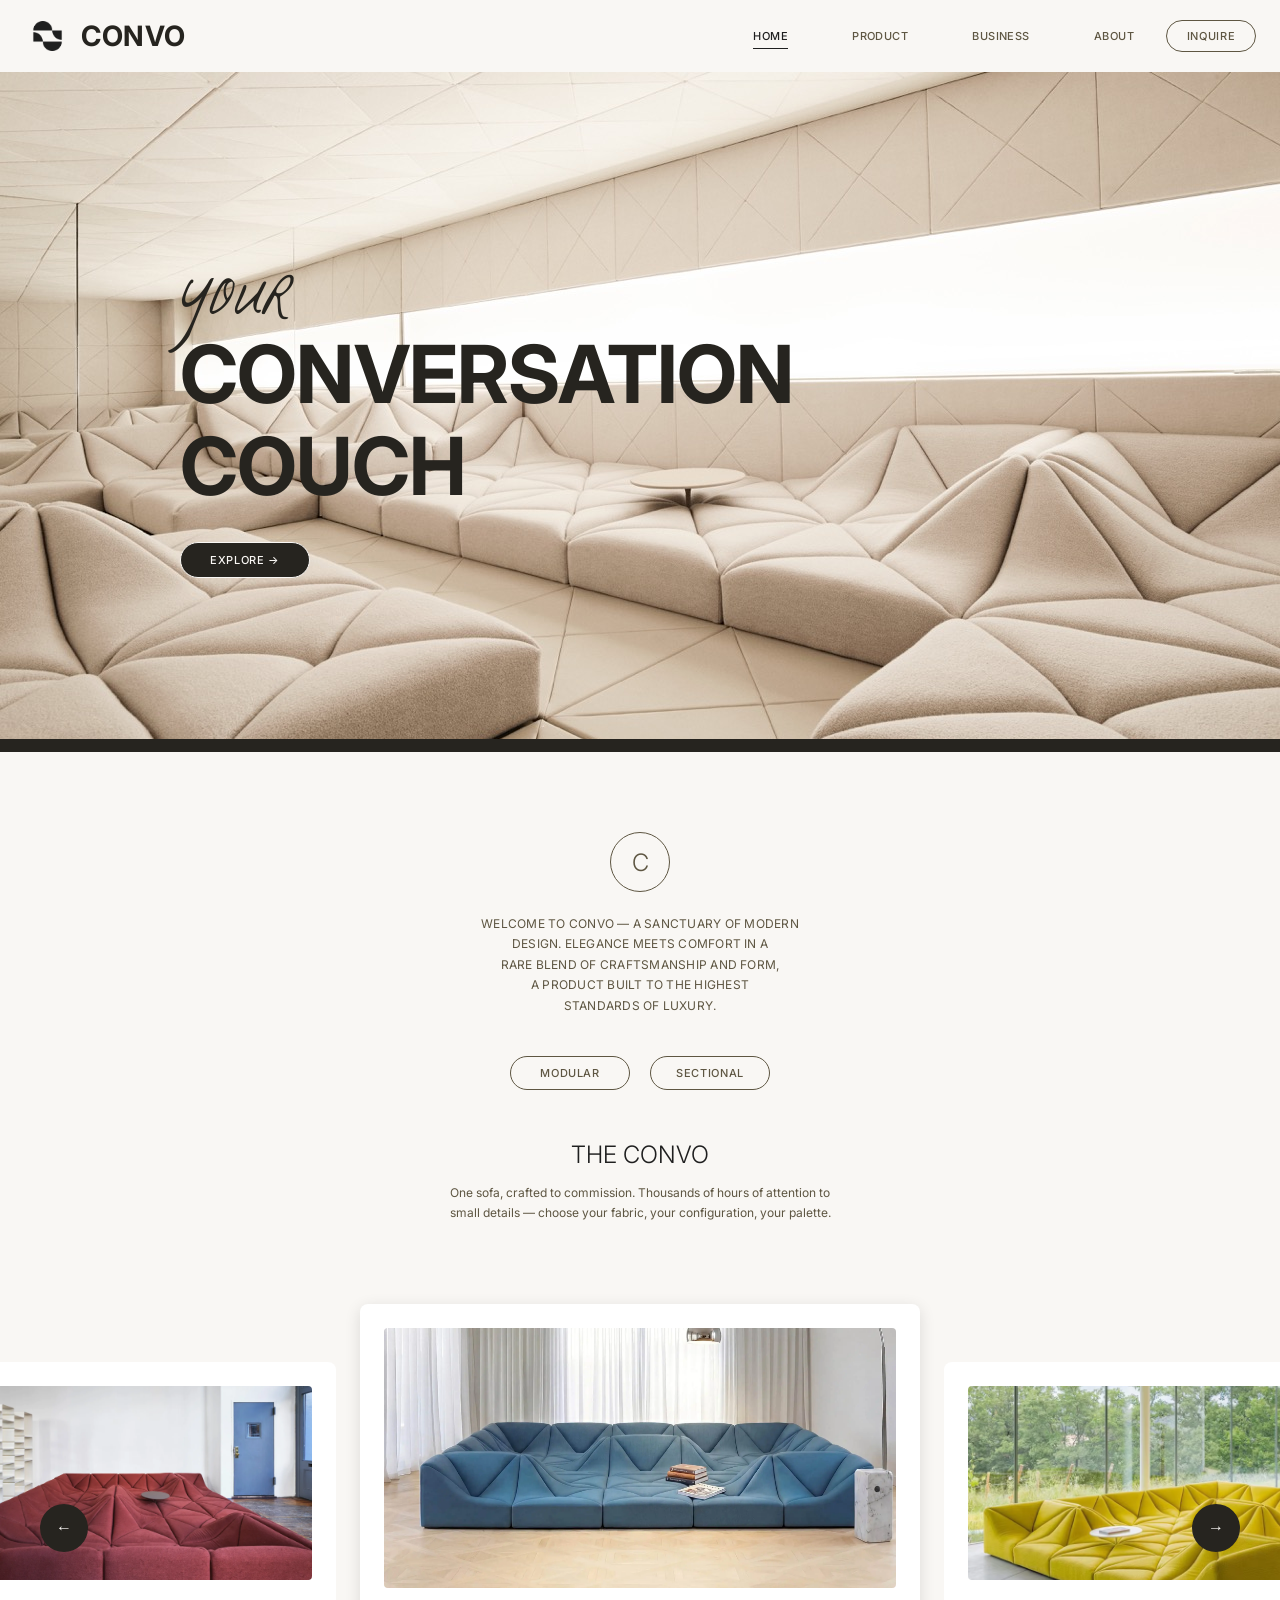
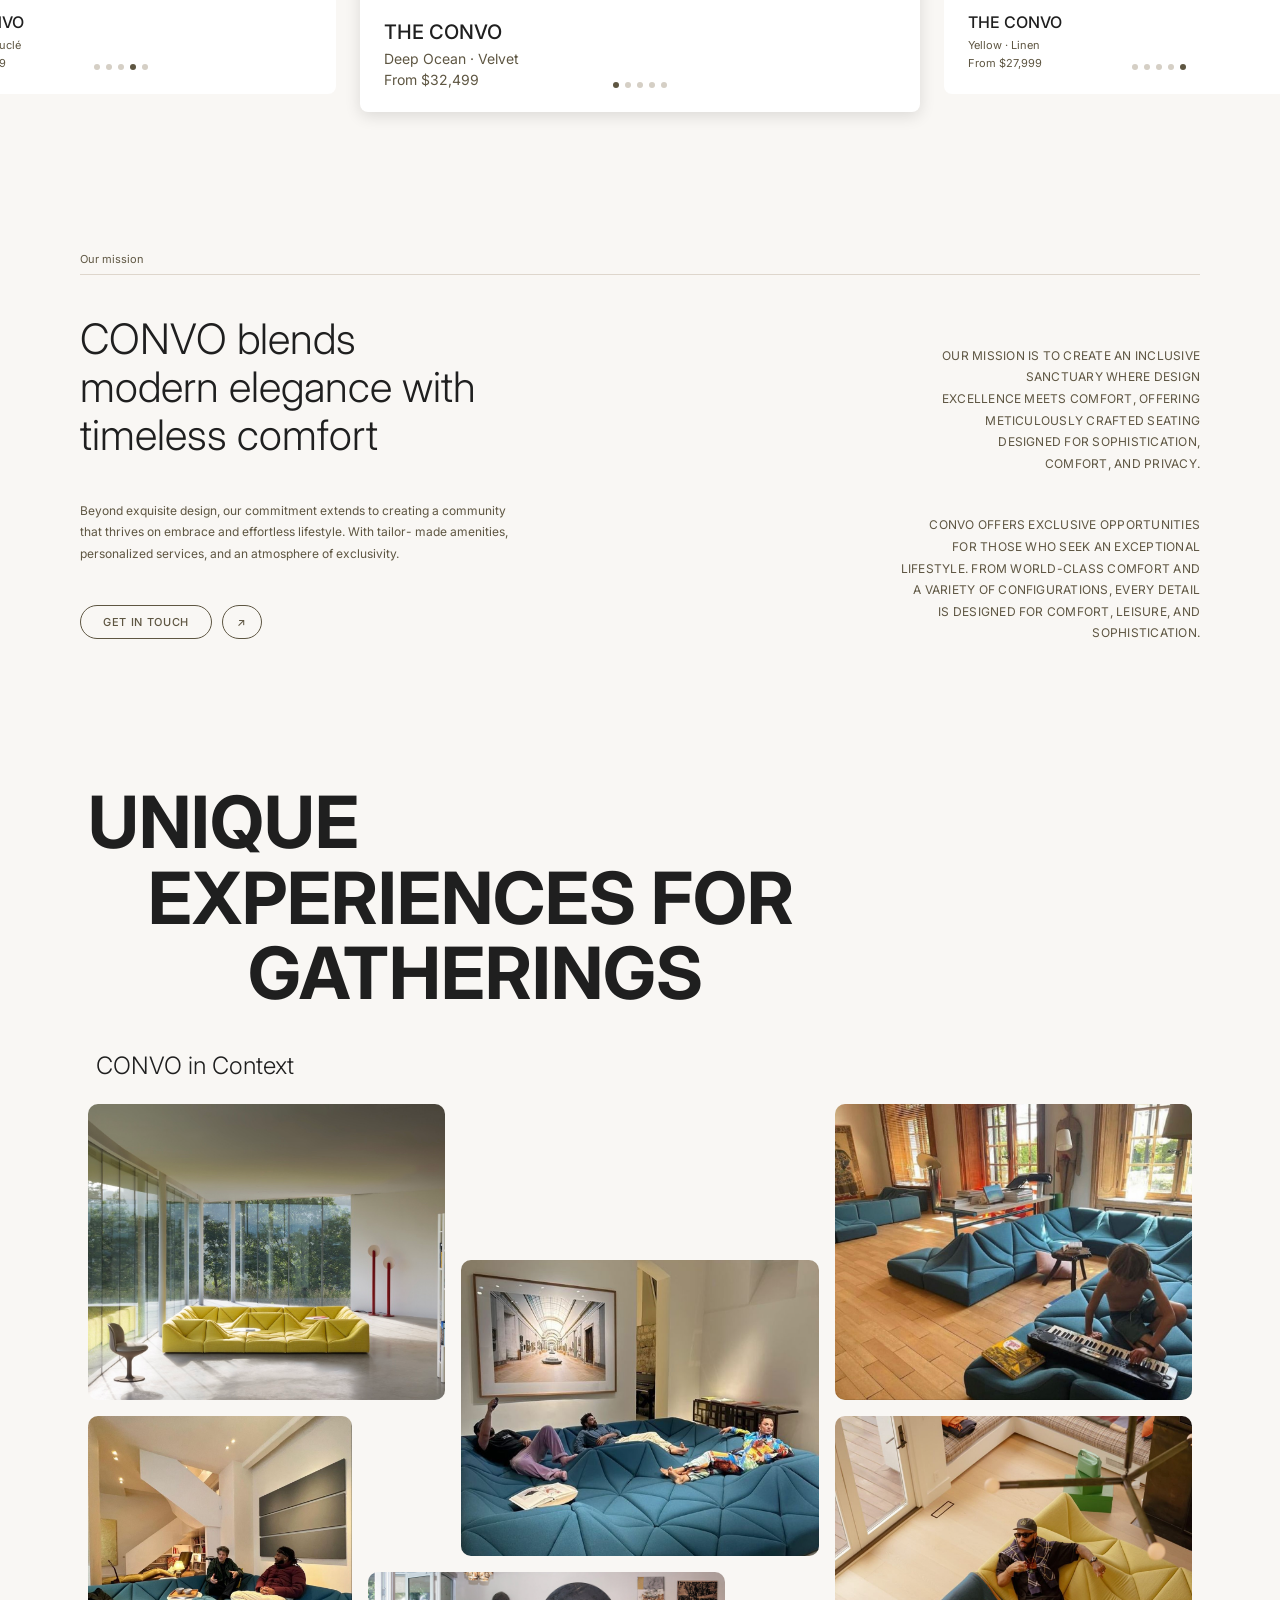
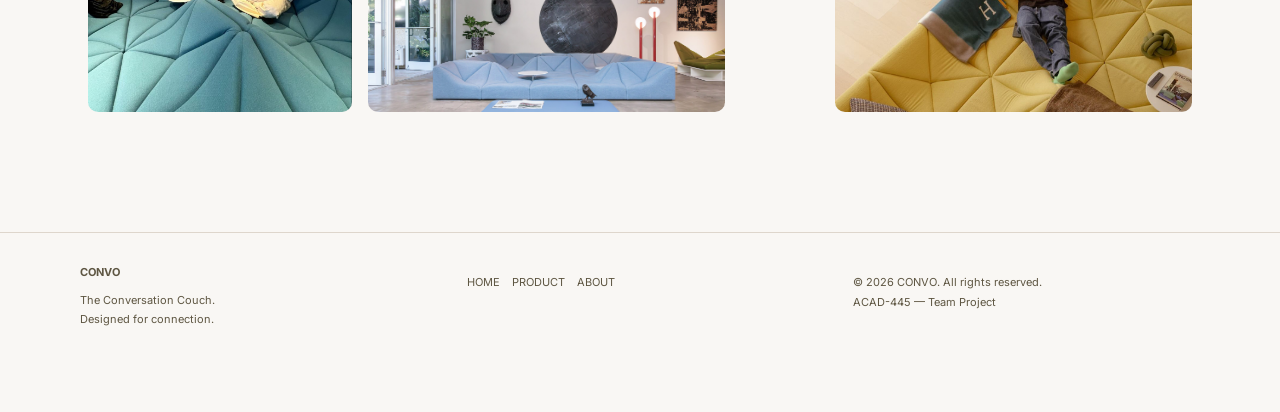
==== commit 8b70907e: "final update" ====
--- a/index.html
+++ b/index.html
@@ -3,6 +3,7 @@
   <head>
     <meta charset="UTF-8" />
     <meta name="viewport" content="width=device-width, initial-scale=1.0" />
+    <link rel="icon" type="image/png" href="assets/Convo Logo.png" />
     <title>CONVO — The Conversation Couch</title>
     <link rel="preconnect" href="https://fonts.googleapis.com" />
     <link rel="preconnect" href="https://fonts.gstatic.com" crossorigin />
@@ -17,7 +18,7 @@
     <nav class="nav">
       <div class="nav__inner">
         <a class="nav__logo" href="index.html">
-          <img src="assets/logo.svg" alt="CONVO" />
+          <img src="assets/Convo Logo.png" alt="CONVO" /><span class="nav__logo-text">CONVO</span>
         </a>
         <ul class="nav__links">
           <li><a href="index.html" class="is-active">HOME</a></li>
@@ -188,7 +189,6 @@
       </div>
       <div class="footer__col footer__col--links">
         <p><a href="index.html">HOME</a> &nbsp;&nbsp; <a href="product.html">PRODUCT</a> &nbsp;&nbsp; <a href="about.html">ABOUT</a></p>
-        <p>INSTAGRAM &nbsp;&nbsp; PINTEREST &nbsp;&nbsp; LINKEDIN</p>
       </div>
       <div class="footer__col footer__col--meta">
         <p>© 2026 CONVO. All rights reserved.</p>
--- a/main.css
+++ b/main.css
@@ -49,9 +49,22 @@
   align-items: center;
   gap: 32px;
 }
+.nav__logo {
+  display: inline-flex;
+  align-items: center;
+  gap: 10px;
+  color: var(--ink-dark);
+}
 .nav__logo img {
   height: 30px;
   width: auto;
+}
+.nav__logo-text {
+  font-size: 28px;
+  font-weight: 700;
+  letter-spacing: 0.02em;
+  line-height: 1;
+  color: var(--ink-dark);
 }
 .nav__links {
   list-style: none;
@@ -1463,17 +1476,29 @@
 }
 
 .manifesto {
+  position: relative;
   max-width: 900px;
   margin: 80px auto;
-  padding: 0 40px;
+  padding: 60px 80px;
   text-align: center;
 }
 .manifesto__mark {
+  position: absolute;
   font-family: "La Belle Aurore", cursive;
-  font-size: 96px;
-  line-height: 0.5;
-  color: var(--muted);
-  margin-bottom: 12px;
+  font-size: 120px;
+  line-height: 1;
+  color: var(--muted);
+  margin: 0;
+}
+/* Opening mark hugs the top-left corner. */
+.manifesto > .manifesto__mark:first-of-type {
+  top: 0;
+  left: 0;
+}
+/* Closing mark hugs the bottom-right corner. */
+.manifesto__mark--close {
+  bottom: 0;
+  right: 0;
 }
 .manifesto__body {
   font-size: 28px;
@@ -1716,6 +1741,8 @@
   .about-hero__title { font-size: 72px; }
   .pillars { padding: 40px 24px; }
   .pillars__grid { grid-template-columns: 1fr; gap: 32px; }
+  .manifesto { padding: 40px 56px; }
+  .manifesto__mark { font-size: 88px; }
   .manifesto__body { font-size: 20px; }
   .team, .team--alt { padding: 60px 24px; }
   .team__grid { grid-template-columns: repeat(2, 1fr); gap: 20px; }
